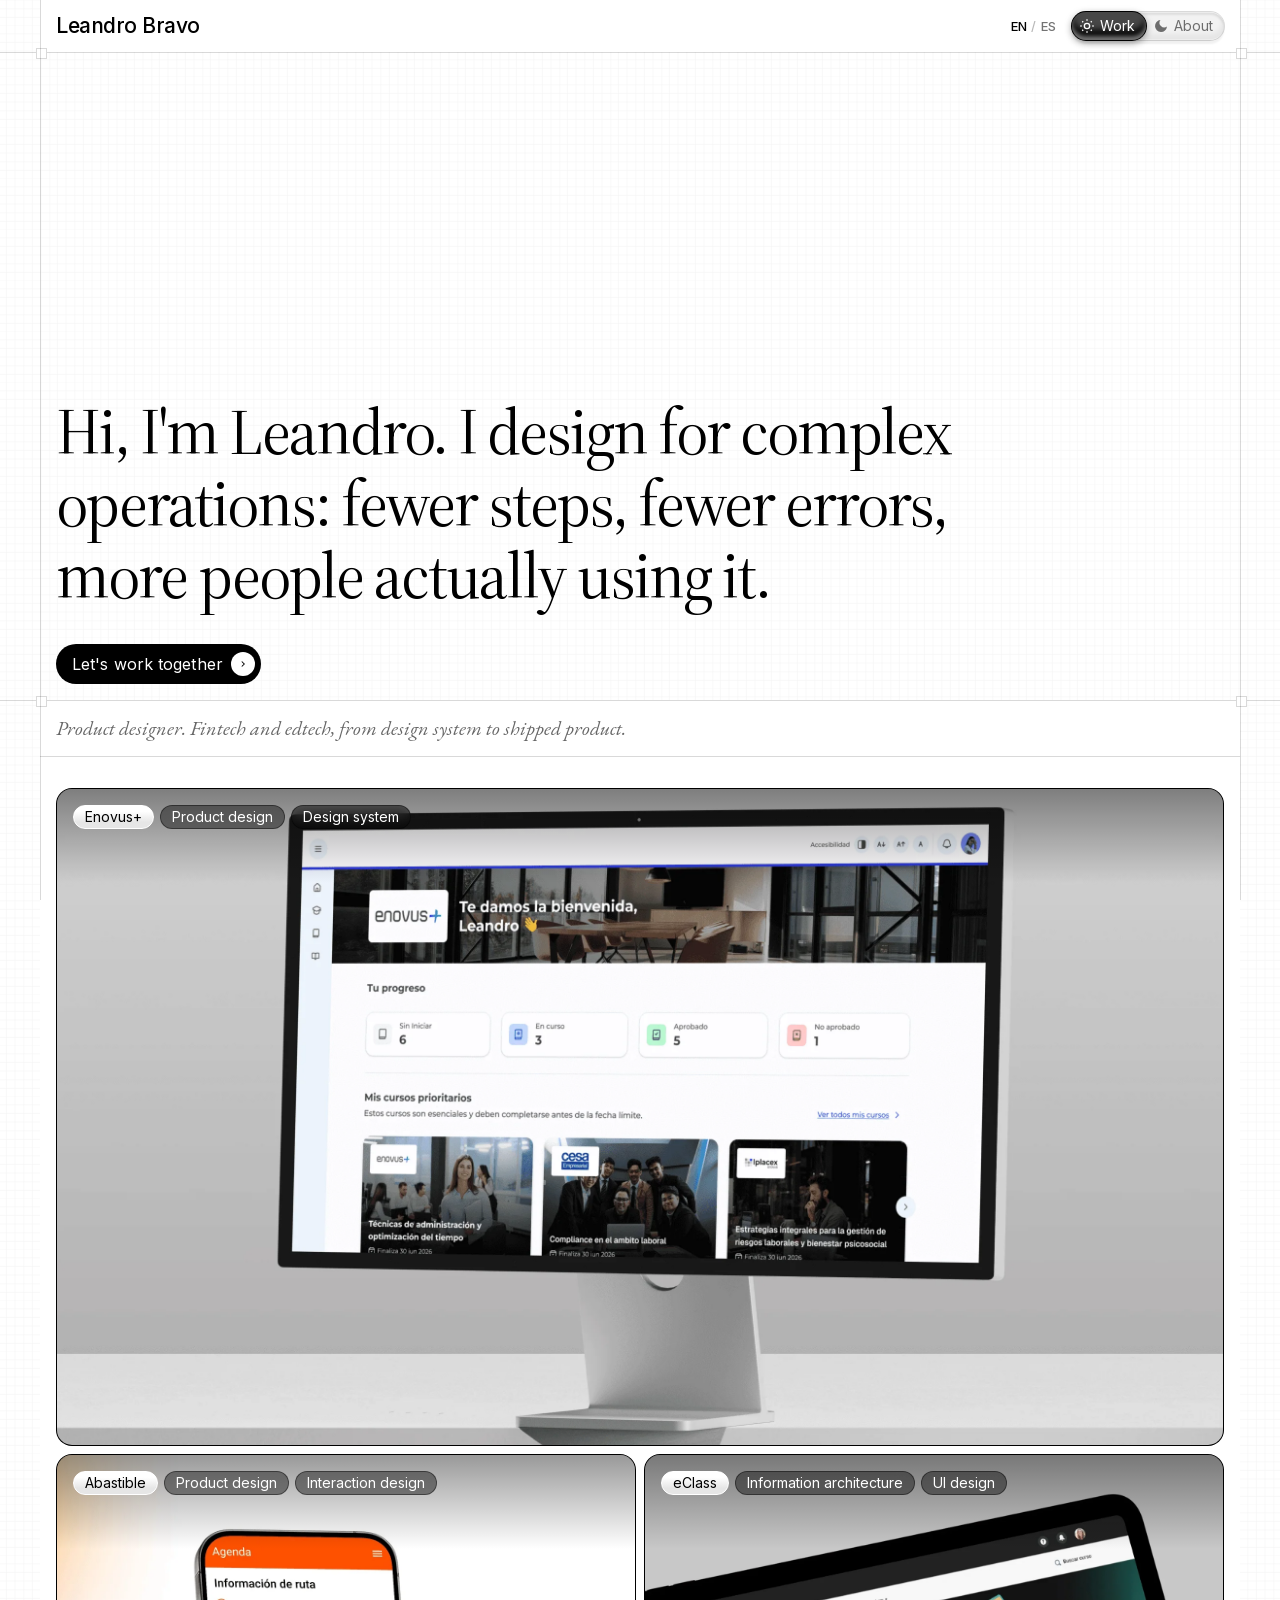
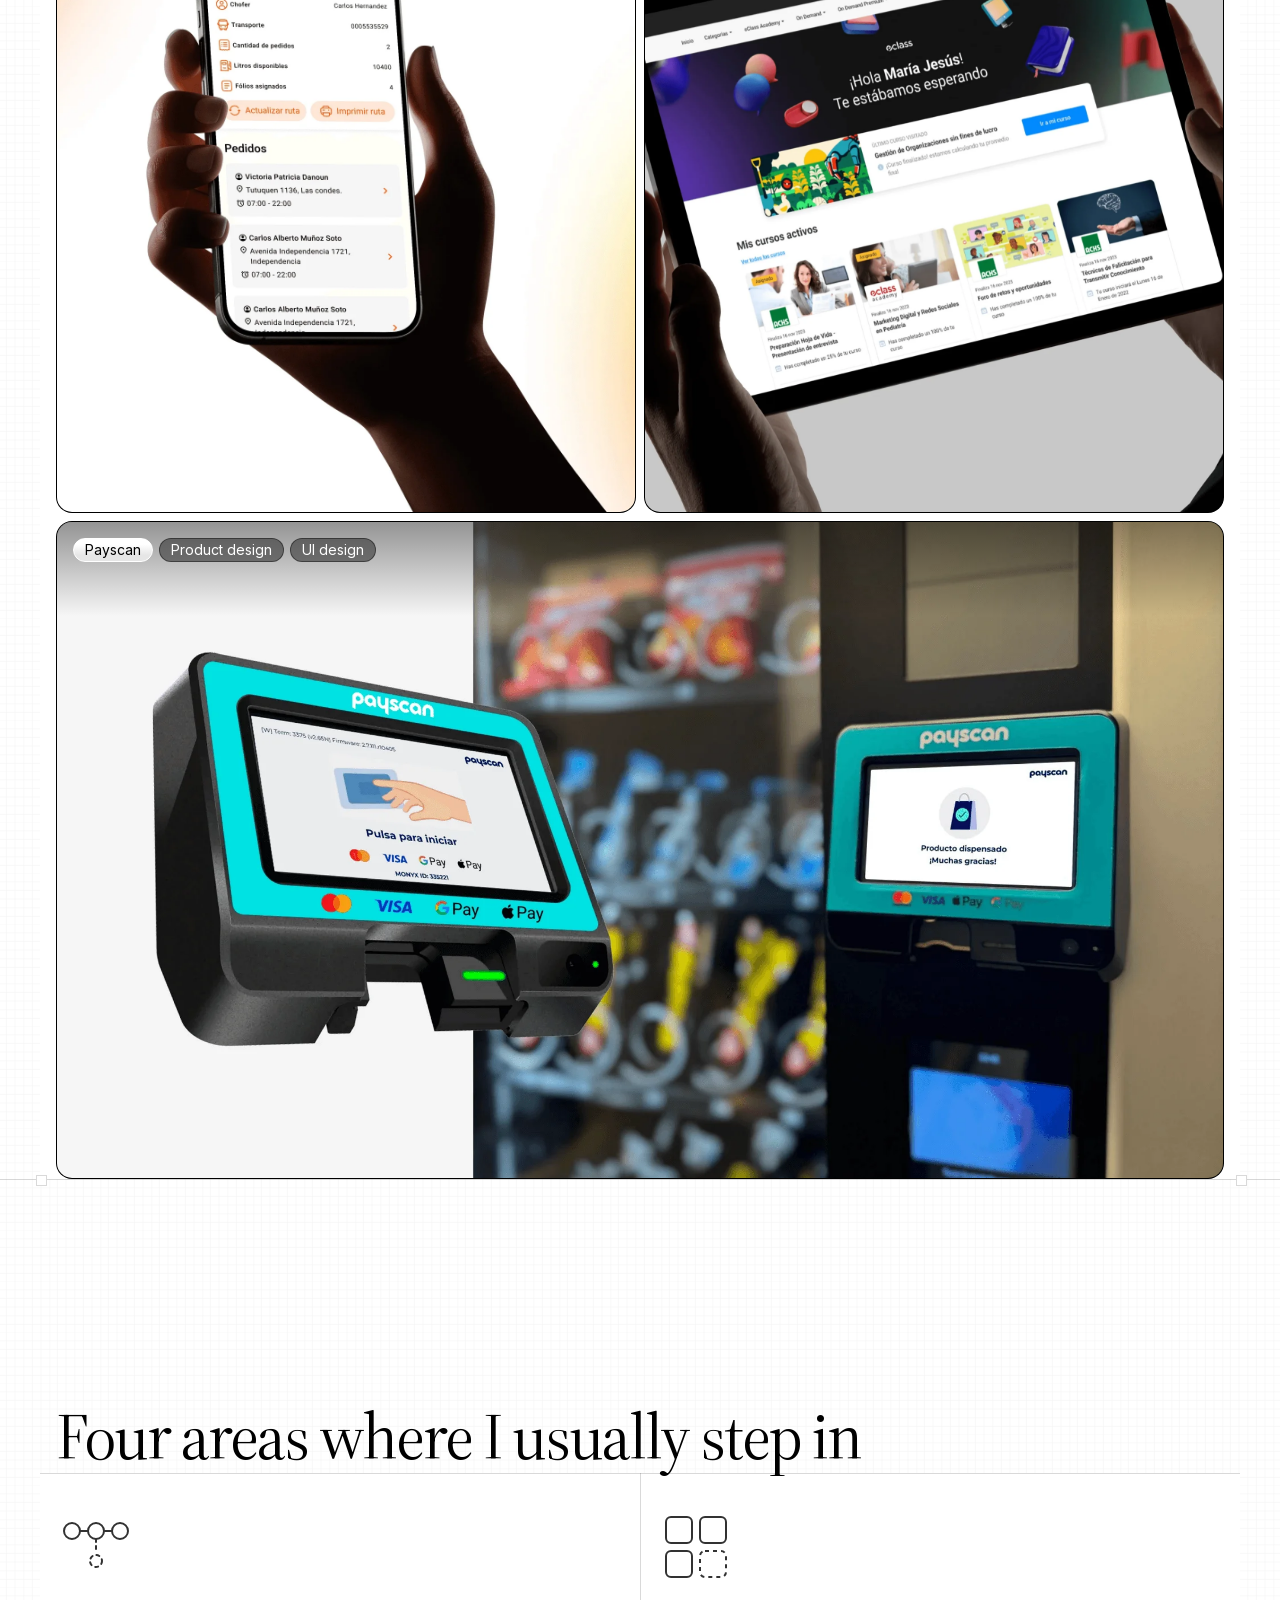
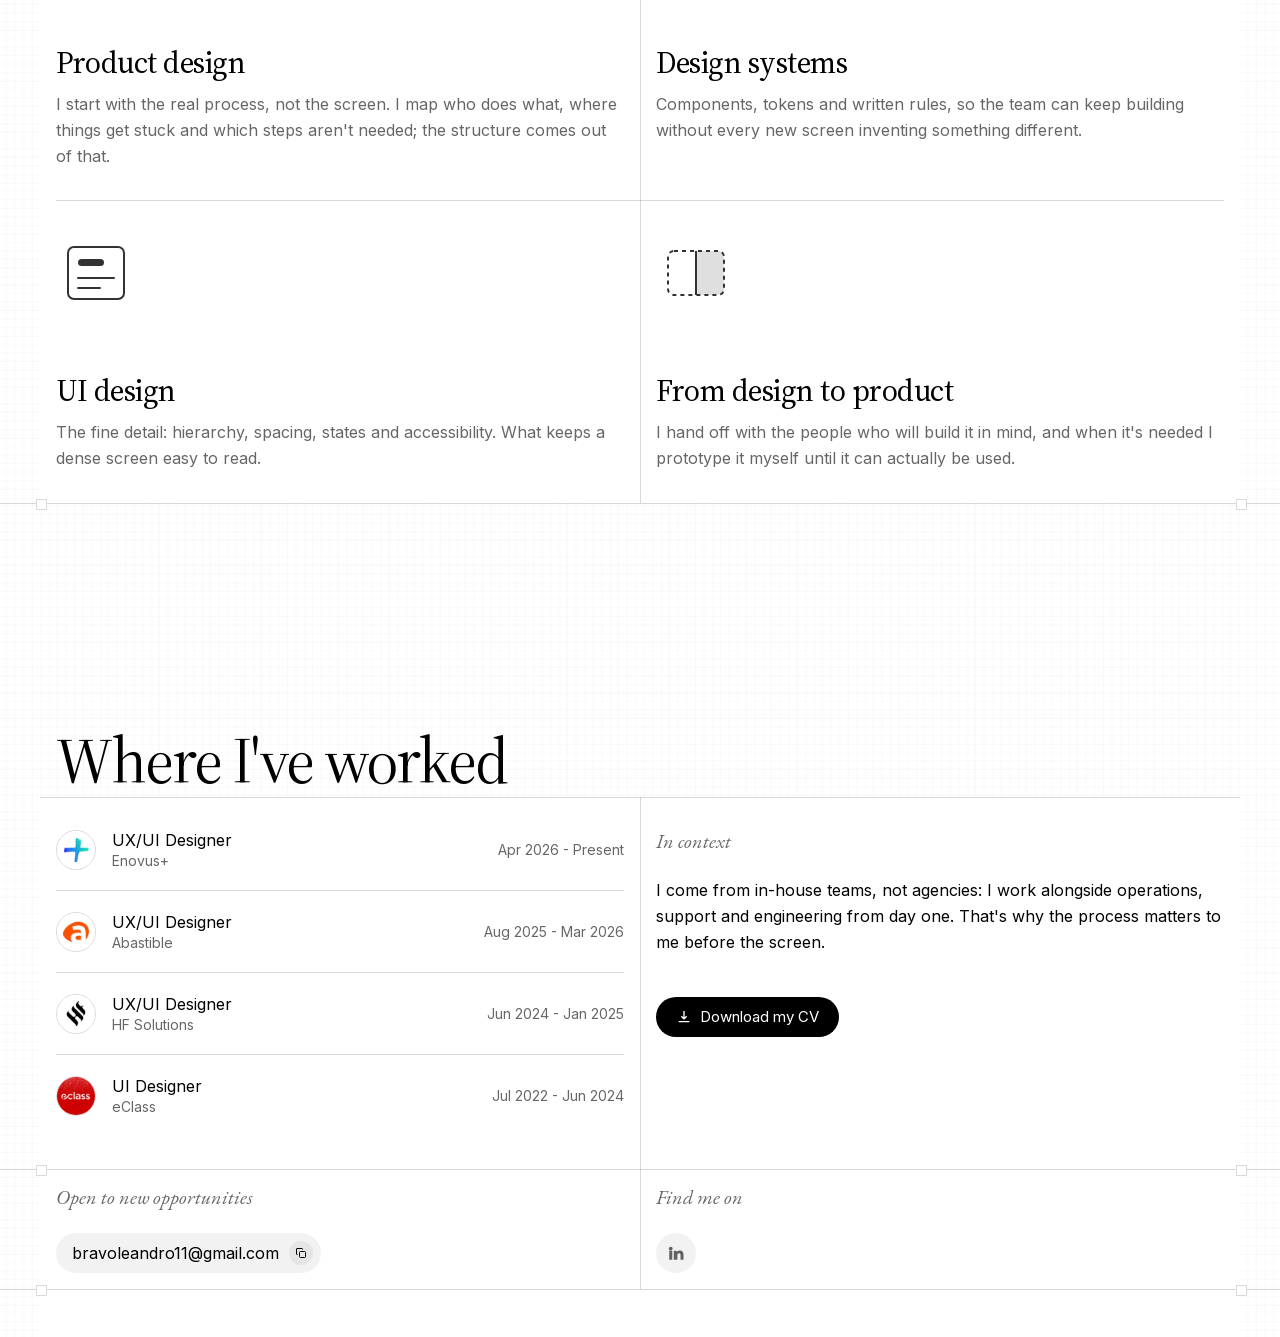
==== en/index.html @ fef757e6 "Añadir la versión en inglés en /en/ Seis páginas gemelas en /en/ con selector ES/EN en el header, hr" ====
<!DOCTYPE html>
<html lang="en">
<head>
<meta charset="UTF-8">
<meta name="viewport" content="width=device-width, initial-scale=1.0">
<title>Leandro Bravo | Product designer</title>
<link rel="stylesheet" href="../style.css">
<meta name="description" content="Product designer. I design for complex operations: fewer steps, fewer errors, more people actually using it. Case studies in corporate training, energy and payments.">
<link rel="icon" href="../favicon.svg" type="image/svg+xml">
<link rel="apple-touch-icon" href="../apple-touch-icon.png">
<link rel="canonical" href="https://leandrobravo.com/en/">
<!-- Las dos versiones de esta página. Le dice a Google cuál mostrar según el
     idioma de quien busca; `x-default` es la que ve el resto del mundo. -->
<link rel="alternate" hreflang="es" href="https://leandrobravo.com/">
<link rel="alternate" hreflang="en" href="https://leandrobravo.com/en/">
<link rel="alternate" hreflang="x-default" href="https://leandrobravo.com/en/">
<meta name="theme-color" content="#ffffff">
<!-- Las dos fuentes del primer pantallazo, pedidas ya: si no, el
     navegador no las descubre hasta haber leído style.css entero.
     `crossorigin` es obligatorio aunque sean del propio sitio: las
     fuentes siempre se piden en modo CORS y sin él se bajan dos veces. -->
<link rel="preload" href="../fonts/source-serif-4-normal.woff2" as="font" type="font/woff2" crossorigin>
<link rel="preload" href="../fonts/inter-normal.woff2" as="font" type="font/woff2" crossorigin>
<!-- Open Graph: la tarjeta que se ve al pegar el enlace en LinkedIn, WhatsApp
     o un correo. Las URLs tienen que ser absolutas y con el dominio real: es
     una exigencia del formato. Si algún día cambias de dominio, búscalo y
     reemplázalo en las 6 páginas, en sitemap.xml, en robots.txt y en CNAME. -->
<meta property="og:type" content="website">
<meta property="og:site_name" content="Leandro Bravo">
<meta property="og:locale" content="en_US">
<meta property="og:title" content="Leandro Bravo | Product designer">
<meta property="og:description" content="Product designer. I design for complex operations: fewer steps, fewer errors, more people actually using it. Case studies in corporate training, energy and payments.">
<meta property="og:url" content="https://leandrobravo.com/en/">
<meta property="og:image" content="https://leandrobravo.com/img/og-card-en.png">
<meta property="og:image:width" content="1200">
<meta property="og:image:height" content="630">
<meta property="og:image:alt" content="Leandro Bravo, product designer">
<meta name="twitter:card" content="summary_large_image">
<!-- Datos estructurados: le dice a Google y a los buscadores con IA quién
     eres, en un formato que entienden sin adivinar. No lleva el correo a
     propósito: ya está visible en el pie para quien lo necesite, y aquí sólo
     serviría para que lo recogieran los robots de spam más cómodamente. -->
<script type="application/ld+json">
{
  "@context": "https://schema.org",
  "@type": "Person",
  "@id": "https://leandrobravo.com/#leandro",
  "name": "Leandro Bravo",
  "givenName": "Leandro",
  "familyName": "Bravo",
  "url": "https://leandrobravo.com/",
  "image": "https://leandrobravo.com/img/leandro.webp",
  "jobTitle": "Product designer",
  "description": "Product designer. I design for complex operations: fewer steps, fewer errors, more people actually using it. Case studies in corporate training, energy and payments.",
  "worksFor": {
    "@type": "Organization",
    "name": "Enovus+"
  },
  "knowsAbout": [
    "Product design",
    "Design systems",
    "Information architecture",
    "UI design",
    "Accessibility"
  ],
  "sameAs": [
    "https://www.linkedin.com/in/leandro-bravo/"
  ]
}
</script>
</head>
<!-- VERSIÓN EN INGLÉS de ../index.html. Si cambias un texto allí, cámbialo
     también aquí (ver "La versión en inglés" en EDITAR.md). -->
<body class="theme-light">
<!-- ==========================================================================
     Guía de edición completa en EDITAR.md (misma carpeta).
     Los textos son texto plano: búscalos y reemplázalos.
     Las imágenes son la URL dentro de cada <img src="...">.
     ========================================================================== -->

<div class="guides" aria-hidden="true"></div>

<header class="site-header">
  <div class="container">
    <!-- NOMBRE / LOGO -->
    <a href="index.html" class="logo">Leandro<span class="logo-last"> Bravo</span></a>
    <!-- IDIOMA: lleva a esta misma página en el otro idioma -->
    <a class="lang-switch" href="../" hreflang="es" lang="es" aria-label="Leer esta página en español"><span class="lang-on">EN</span><span class="lang-sep">/</span><span>ES</span></a>
    <nav class="nav-toggle">
      <a href="index.html" class="active">
        <svg viewBox="0 0 24 24" fill="none" stroke="currentColor" stroke-width="2"><circle cx="12" cy="12" r="4"/><path d="M12 2v2M12 20v2M4.9 4.9l1.4 1.4M17.7 17.7l1.4 1.4M2 12h2M20 12h2M4.9 19.1l1.4-1.4M17.7 6.3l1.4-1.4"/></svg>
        Work
      </a>
      <a href="about.html">
        <svg viewBox="0 0 24 24" fill="currentColor"><path d="M21 12.79A9 9 0 1 1 11.21 3 7 7 0 0 0 21 12.79z"/></svg>
        About
      </a>
    </nav>
  </div>
  <!-- El filete inferior del header, con sus marcadores, va aquí dentro para
       que quede por encima de la caja blanca -->
  <div class="rule rule--header" aria-hidden="true"></div>
</header>

<main>

  <section class="hero">
    <div class="container hero-inner">
      <!-- TITULAR PRINCIPAL — calibrado para cortar en 3 líneas.
           Si cambias el largo, ajusta `.hero h1 { max-width }` en style.css -->
      <h1 data-reveal>Hi, I'm Leandro. I design for complex operations: fewer steps, fewer errors, more people actually using it.</h1>
      <a class="btn-pill" href="mailto:bravoleandro11@gmail.com">
        Let's work together
        <span class="arrow"><svg viewBox="0 0 24 24" fill="none" stroke="currentColor" stroke-width="2.5"><path d="M9 6l6 6-6 6"/></svg></span>
      </a>
    </div>
  </section>

  <div class="rule" aria-hidden="true"></div>

  <!-- Sección de casos: fondo blanco propio, la rejilla no se ve aquí dentro -->
  <div class="container bg-solid">
    <div class="hero-sub">
      <p class="eyebrow">Product designer. Fintech and edtech, from design system to shipped product.</p>
    </div>

    <!-- Filete bajo el subtítulo (ancho de contenedor, sin marcadores) -->
    <div class="rule rule--inset" aria-hidden="true"></div>

    <!-- ===== CASOS =====
         Cada <a class="work-card"> es una tarjeta.
           class="work-card"       -> ancho completo  (imagen 1168x658)
           class="work-card half"  -> media columna   (imagen 580x659)
         Para quitar un caso, borra su bloque <a>...</a> entero.
         La primera etiqueta (tag primary) es el nombre del cliente. -->
    <div class="works-grid">

      <a class="work-card" href="enovus.html">
        <div class="work-tags">
          <span class="tag primary">Enovus+</span>
          <span class="tag">Product design</span>
          <span class="tag">Design system</span>
        </div>
        <!-- Misma imagen que abre el caso. La tarjeta recorta al alto, y con el
             encuadre centrado (por defecto) el iMac entra entero. Si cambias la
             imagen y queda mal encuadrada, añade style="object-position: 50% N%"
             al <img>: 0% enseña el borde de arriba, 100% el de abajo. -->
        <img src="../img/enovus-portada.webp" alt="Enovus+ LMS" width="2400" height="1800">
      </a>

      <a class="work-card half" href="abastible.html">
        <div class="work-tags">
          <span class="tag primary">Abastible</span>
          <span class="tag">Product design</span>
          <span class="tag">Interaction design</span>
        </div>
        <img src="../img/abastible-portada.webp" alt="Abastible VGTR" width="2000" height="1468" loading="lazy" decoding="async">
      </a>

      <a class="work-card half" href="eclass.html">
        <div class="work-tags">
          <span class="tag primary">eClass</span>
          <span class="tag">Information architecture</span>
          <span class="tag">UI design</span>
        </div>
        <img src="../img/eclass-portada.webp" alt="eClass On Demand" width="2336" height="1726" loading="lazy" decoding="async">
      </a>

      <a class="work-card" href="payscan.html">
        <div class="work-tags">
          <span class="tag primary">Payscan</span>
          <span class="tag">Product design</span>
          <span class="tag">UI design</span>
        </div>
        <img src="../img/payscan-pos.webp" alt="Payscan" width="2048" height="1331" loading="lazy" decoding="async">
      </a>

    </div>
  </div>

  <!-- Cierre de la sección de casos -->
  <div class="rule" aria-hidden="true"></div>

  <!-- Servicios: el titular deja ver la rejilla y el bloque 2x2 la tapa.
       Por eso el fondo va dentro, no en la sección entera. -->
  <section class="section container">
    <h2 class="section-title" data-reveal>Four areas where I usually step in</h2>

    <div class="rule rule--inset" aria-hidden="true"></div>
    <div class="bg-solid-block">
    <!-- ===== SERVICIOS =====
         2 filas x 2 columnas. Iconos de 80x80.
         Si quitas un .service, quita también su pareja o quedará una fila coja. -->
    <div class="services">
      <div class="service-row">
        <div class="service">
          <!-- Flujo con una rama fuera del camino previsto -->
          <svg class="ico" viewBox="0 0 80 80" fill="none" stroke="currentColor" stroke-width="2" stroke-linecap="round" stroke-linejoin="round" aria-hidden="true">
            <circle cx="16" cy="26" r="8"/><circle cx="40" cy="26" r="8"/><circle cx="64" cy="26" r="8"/>
            <path d="M24 26h8M48 26h8"/>
            <path d="M40 34v14" stroke-dasharray="3 4"/>
            <circle cx="40" cy="56" r="6" stroke-dasharray="3 4"/>
          </svg>
          <h3>Product design</h3>
          <p>I start with the real process, not the screen. I map who does what, where things get stuck and which steps aren't needed; the structure comes out of that.</p>
        </div>
        <div class="service">
          <!-- Piezas modulares: la cuarta, discontinua, es la que aún no existe -->
          <svg class="ico" viewBox="0 0 80 80" fill="none" stroke="currentColor" stroke-width="2" stroke-linejoin="round" aria-hidden="true">
            <rect x="10" y="12" width="26" height="26" rx="5"/>
            <rect x="44" y="12" width="26" height="26" rx="5"/>
            <rect x="10" y="46" width="26" height="26" rx="5"/>
            <rect x="44" y="46" width="26" height="26" rx="5" stroke-dasharray="4 4"/>
          </svg>
          <h3>Design systems</h3>
          <p>Components, tokens and written rules, so the team can keep building without every new screen inventing something different.</p>
        </div>
      </div>
      <div class="service-row">
        <div class="service">
          <!-- Panel con jerarquía: título, contenido y un renglón más corto -->
          <svg class="ico" viewBox="0 0 80 80" fill="none" stroke="currentColor" stroke-width="2" stroke-linecap="round" stroke-linejoin="round" aria-hidden="true">
            <rect x="12" y="14" width="56" height="52" rx="6"/>
            <rect x="22" y="26" width="26" height="7" rx="3.5" fill="currentColor" stroke="none"/>
            <path d="M22 45h36M22 55h22"/>
          </svg>
          <h3>UI design</h3>
          <p>The fine detail: hierarchy, spacing, states and accessibility. What keeps a dense screen easy to read.</p>
        </div>
        <div class="service">
          <!-- Mitad en trazo (lo diseñado) que pasa a mitad sólida (lo construido) -->
          <svg class="ico" viewBox="0 0 80 80" fill="none" stroke="currentColor" stroke-width="2" stroke-linejoin="round" aria-hidden="true">
            <path d="M40 18h22a6 6 0 0 1 6 6v32a6 6 0 0 1-6 6H40z" fill="currentColor" stroke="none" opacity=".16"/>
            <rect x="12" y="18" width="56" height="44" rx="6" stroke-dasharray="4 4"/>
            <path d="M40 18v44"/>
          </svg>
          <h3>From design to product</h3>
          <p>I hand off with the people who will build it in mind, and when it's needed I prototype it myself until it can actually be used.</p>
        </div>
      </div>
    </div>

    </div><!-- /bg-solid-block -->
  </section>

  <!-- Cierre de la sección de servicios -->
  <div class="rule" aria-hidden="true"></div>

  <section class="section container">
    <h2 class="section-title section-title--sm" data-reveal>Where I've worked</h2>
    <!-- Filete bajo el titular (ancho de contenedor, sin marcadores) -->
    <div class="rule rule--inset" aria-hidden="true"></div>

    <!-- ===== HISTORIAL =====
         Dos columnas: historial a la izquierda, contexto y CV a la derecha.
         Cada fila: avatar 40x40 (logo de la empresa), cargo, empresa y fechas.
         Estas mismas cuatro filas están repetidas en about.html: si tocas una
         empresa, una fecha o un logo, cámbialo en los dos sitios. -->
    <div class="bg-solid-block">
      <div class="split split--history">
        <div>
          <div class="timeline">
            <div class="timeline-row">
              <img class="avatar" src="../img/enovus.webp" alt="" width="400" height="400" loading="lazy" decoding="async">
              <div><div class="role">UX/UI Designer</div><div class="company">Enovus+</div></div>
              <div class="date">Apr 2026 - Present</div>
            </div>
            <div class="timeline-row">
              <img class="avatar" src="../img/abastible.webp" alt="" width="400" height="400" loading="lazy" decoding="async">
              <div><div class="role">UX/UI Designer</div><div class="company">Abastible</div></div>
              <div class="date">Aug 2025 - Mar 2026</div>
            </div>
            <div class="timeline-row">
              <img class="avatar" src="../img/hf-solutions.webp" alt="" width="400" height="400" loading="lazy" decoding="async">
              <div><div class="role">UX/UI Designer</div><div class="company">HF Solutions</div></div>
              <div class="date">Jun 2024 - Jan 2025</div>
            </div>
            <div class="timeline-row">
              <img class="avatar" src="../img/eclass.webp" alt="" width="200" height="200" loading="lazy" decoding="async">
              <div><div class="role">UI Designer</div><div class="company">eClass</div></div>
              <div class="date">Jul 2022 - Jun 2024</div>
            </div>
          </div>
        </div>

        <div>
          <p class="eyebrow">In context</p>
          <p>I come from in-house teams, not agencies: I work alongside operations, support and engineering from day one. That's why the process matters to me before the screen.</p>
          <!-- Mismo PDF que en Sobre mí. Si lo actualizas, sustituye el archivo
               conservando el nombre y los dos botones siguen funcionando.
               `download` decide con qué nombre se guarda al descargarlo. -->
          <a class="cv-btn" href="../cv-leandro-bravo.pdf" download="Leandro Bravo CV - Product Designer.pdf">
            <svg viewBox="0 0 24 24" fill="none" stroke="currentColor" stroke-width="2"><path d="M12 3v12m0 0l-4-4m4 4l4-4M4 19h16"/></svg>
            Download my CV
          </a>
        </div>
      </div>
    </div>
  </section>


  </div>

  <!-- Arranque del footer -->
  <div class="rule" aria-hidden="true"></div>

  <div class="container">
    <!-- ===== FOOTER =====
         El correo va en dos sitios: el texto visible y el data-email
         (lo que se copia al pulsar). Cambia los dos.
         Los enlaces de redes están en href="#": ponles tus URLs. -->
    <footer class="site-footer bg-solid-block">
      <div class="footer-col">
        <p class="eyebrow">Open to new opportunities</p>
        <button class="email-pill" id="copyEmailBtn" data-email="bravoleandro11@gmail.com">
          <span class="email-label">bravoleandro11@gmail.com</span>
          <span class="copy-icon"><svg viewBox="0 0 24 24" fill="none" stroke="currentColor" stroke-width="2"><rect x="9" y="9" width="12" height="12" rx="2"/><path d="M5 15H4a1 1 0 0 1-1-1V4a1 1 0 0 1 1-1h10a1 1 0 0 1 1 1v1"/></svg></span>
        </button>
      </div>
      <div class="footer-col">
        <p class="eyebrow">Find me on</p>
        <div class="social-row">
          <a class="icon-circle" href="https://www.linkedin.com/in/leandro-bravo/" target="_blank" rel="noopener" aria-label="LinkedIn"><svg viewBox="0 0 24 24" fill="currentColor"><path d="M4.98 3.5a2.5 2.5 0 1 1 0 5 2.5 2.5 0 0 1 0-5zM3 9h4v12H3zM9 9h3.8v1.7h.05c.53-1 1.83-2.05 3.77-2.05C20.9 8.65 22 11 22 14.4V21h-4v-5.7c0-1.36-.02-3.1-1.9-3.1-1.9 0-2.2 1.48-2.2 3v5.8H9z"/></svg></a>
        </div>
      </div>
    </footer>
  </div>

  <!-- Filete interno del footer (a sangre, con marcadores) -->
  <div class="rule" aria-hidden="true"></div>

  <div class="container">
    <div class="footer-tail bg-solid-block"></div>
  </div>

</main>

<script src="../script.js"></script>
</body>
</html>
---- style.css ----
/* ==========================================================================
   Portfolio de Leandro Bravo — leandrobravo.com

   La estructura visual nació como réplica de danielsun.space y de ahí salen
   las medidas de abajo, pero el contenido, los casos y las decisiones de
   diseño posteriores son de Leandro.

   Medidas tomadas del sitio de referencia a viewport 1920 (computed styles):
     contenedor 1200px con 16px de padding  -> contenido 1168px
     rejilla de fondo 25.5px, guías verticales en el borde del contenedor
     hero 700px de alto, contenido anclado abajo (h1 en y=390, botón hasta 684)
     grilla de casos: gap 8px | columnas de texto: gap 32px
   "LT Superior Serif" es de pago (Lineto): se sustituye por Source Serif 4.
   ========================================================================== */

/* Tipografías servidas desde el propio sitio -------------------------------

   Antes esto era un @import a fonts.googleapis.com. Se cambió por dos motivos:
   cada visitante abría una conexión con Google y le entregaba su IP, y además
   el navegador no descubría las fuentes hasta haber leído este archivo entero,
   lo que encadenaba cuatro viajes antes de que el texto saliera bien.

   Varios bloques apuntan al mismo archivo a propósito: Google sirve fuentes
   variables, y un solo woff2 cubre todos los pesos de la familia.

   Solo va el subconjunto latin, que es lo que necesita el español. Las tres
   familias son de licencia abierta (SIL Open Font License), que permite
   alojarlas así. Para actualizarlas, se vuelven a bajar de Google Fonts.
   -------------------------------------------------------------------------- */

@font-face {
  font-family: 'EB Garamond';
  font-style: italic;
  font-weight: 400;
  font-display: swap;
  src: url(fonts/eb-garamond-italic.woff2) format('woff2');
  unicode-range: U+0000-00FF, U+0131, U+0152-0153, U+02BB-02BC, U+02C6, U+02DA, U+02DC, U+0304, U+0308, U+0329, U+2000-206F, U+20AC, U+2122, U+2191, U+2193, U+2212, U+2215, U+FEFF, U+FFFD;
}
@font-face {
  font-family: 'EB Garamond';
  font-style: normal;
  font-weight: 400;
  font-display: swap;
  src: url(fonts/eb-garamond-normal.woff2) format('woff2');
  unicode-range: U+0000-00FF, U+0131, U+0152-0153, U+02BB-02BC, U+02C6, U+02DA, U+02DC, U+0304, U+0308, U+0329, U+2000-206F, U+20AC, U+2122, U+2191, U+2193, U+2212, U+2215, U+FEFF, U+FFFD;
}
@font-face {
  font-family: 'Inter';
  font-style: italic;
  font-weight: 400;
  font-display: swap;
  src: url(fonts/inter-italic.woff2) format('woff2');
  unicode-range: U+0000-00FF, U+0131, U+0152-0153, U+02BB-02BC, U+02C6, U+02DA, U+02DC, U+0304, U+0308, U+0329, U+2000-206F, U+20AC, U+2122, U+2191, U+2193, U+2212, U+2215, U+FEFF, U+FFFD;
}
@font-face {
  font-family: 'Inter';
  font-style: normal;
  font-weight: 400;
  font-display: swap;
  src: url(fonts/inter-normal.woff2) format('woff2');
  unicode-range: U+0000-00FF, U+0131, U+0152-0153, U+02BB-02BC, U+02C6, U+02DA, U+02DC, U+0304, U+0308, U+0329, U+2000-206F, U+20AC, U+2122, U+2191, U+2193, U+2212, U+2215, U+FEFF, U+FFFD;
}
@font-face {
  font-family: 'Inter';
  font-style: normal;
  font-weight: 500;
  font-display: swap;
  src: url(fonts/inter-normal.woff2) format('woff2');
  unicode-range: U+0000-00FF, U+0131, U+0152-0153, U+02BB-02BC, U+02C6, U+02DA, U+02DC, U+0304, U+0308, U+0329, U+2000-206F, U+20AC, U+2122, U+2191, U+2193, U+2212, U+2215, U+FEFF, U+FFFD;
}
@font-face {
  font-family: 'Inter';
  font-style: normal;
  font-weight: 600;
  font-display: swap;
  src: url(fonts/inter-normal.woff2) format('woff2');
  unicode-range: U+0000-00FF, U+0131, U+0152-0153, U+02BB-02BC, U+02C6, U+02DA, U+02DC, U+0304, U+0308, U+0329, U+2000-206F, U+20AC, U+2122, U+2191, U+2193, U+2212, U+2215, U+FEFF, U+FFFD;
}
@font-face {
  font-family: 'Source Serif 4';
  font-style: normal;
  font-weight: 400;
  font-display: swap;
  src: url(fonts/source-serif-4-normal.woff2) format('woff2');
  unicode-range: U+0000-00FF, U+0131, U+0152-0153, U+02BB-02BC, U+02C6, U+02DA, U+02DC, U+0304, U+0308, U+0329, U+2000-206F, U+20AC, U+2122, U+2191, U+2193, U+2212, U+2215, U+FEFF, U+FFFD;
}
@font-face {
  font-family: 'Source Serif 4';
  font-style: normal;
  font-weight: 500;
  font-display: swap;
  src: url(fonts/source-serif-4-normal.woff2) format('woff2');
  unicode-range: U+0000-00FF, U+0131, U+0152-0153, U+02BB-02BC, U+02C6, U+02DA, U+02DC, U+0304, U+0308, U+0329, U+2000-206F, U+20AC, U+2122, U+2191, U+2193, U+2212, U+2215, U+FEFF, U+FFFD;
}

:root {
  --serif: "Source Serif 4", Georgia, serif;
  --sans: "Inter", -apple-system, BlinkMacSystemFont, sans-serif;
  --garamond: "EB Garamond", Georgia, serif;

  --outer: 1200px;   /* caja del contenedor, donde caen las guías */
  --pad: 16px;       /* padding interno -> contenido 1168px */
  --half: 600px;     /* --outer / 2, para posicionar guías */

  --card-gap: 8px;
  --col-gap: 32px;

  --radius-card: 16px;
  --radius-pill: 32px;
  --header-h: 52px;
  --hero-h: 700px;

  --ease: cubic-bezier(.16,.8,.24,1);
}

body.theme-light {
  --bg: #ffffff;
  --fg: #000000;
  --muted: rgba(0,0,0,.6);
  --line: rgba(0,0,0,.15);
  --grid-tile: url("data:image/svg+xml,%3Csvg xmlns='http://www.w3.org/2000/svg' width='127' height='127' fill='none'%3E%3Cpath stroke='%23000' stroke-width='2' d='M43 1v125M85 1v125M1 43h125M1 85h125M0 0h127v127H0z'/%3E%3C/svg%3E");
  --grid-opacity: .06;
  --track: rgba(0,0,0,.05);
  --chip-bg: rgba(0,0,0,.06);
  /* Conmutador: valores medidos del original. Las sombras en capas son lo que
     le da cuerpo; con un color plano se ve como una etiqueta pegada. */
  --toggle-track-shadow:
    rgba(255,255,255,.85) 0 1.5px .5px -1px inset,
    rgba(255,255,255,.5) 0 -1.5px .5px -1px inset,
    rgba(0,0,0,.05) 0 -4px 5px 2px inset,
    rgba(0,0,0,.08) 0 3px 2px 0 inset,
    rgba(0,0,0,.15) 0 0 0 1px,
    rgba(0,0,0,.06) 0 4px 2px 0;
  --knob-bg: rgb(71,71,71);
  --knob-shadow:
    rgb(0,0,0) 0 0 0 1px,
    rgba(0,0,0,.4) 0 2px 8px -1px,
    rgba(0,0,0,.2) 0 3px 8px -1px,
    rgba(255,255,255,.45) 0 -4px 4px 0 inset,
    rgb(0,0,0) 0 -10px 6px 0 inset;
  --knob-fg: #ffffff;
  --nav-idle: rgba(0,0,0,.55);
  --btn-bg: #f0f0f0;
  --btn-bg-hover: #e6e6e6;
  /* Botón sólido: el color va al revés que la página (negro sobre claro).
     El fondo y el texto salen de --fg y --bg, así que se dan vuelta solos en la
     página oscura; aquí sólo hace falta decir a dónde va el hover. */
  --btn-solid-hover: #2b2b2b;
  /* .42 y no .3: las etiquetas van en blanco sobre capturas claras y con el
     velo anterior el contraste quedaba en 3,9:1 sobre la de Abastible y 4,2:1
     sobre la de Payscan, por debajo del 4,5:1 que pide WCAG AA. */
  --tag-bg: rgba(0,0,0,.42);
  --tag-fg: #ffffff;
  --icon-bg: rgba(0,0,0,.05);
  --icon-hover: rgba(0,0,0,.1);
}

body.theme-dark {
  --bg: #000000;
  --fg: #ffffff;
  --muted: rgba(255,255,255,.65);
  --line: rgba(255,255,255,.2);
  --grid-tile: url("data:image/svg+xml,%3Csvg xmlns='http://www.w3.org/2000/svg' width='127' height='127' fill='none'%3E%3Cpath stroke='%23fff' stroke-width='2' d='M43 1v125M85 1v125M1 43h125M1 85h125M0 0h127v127H0z'/%3E%3C/svg%3E");
  --grid-opacity: .12;
  --track: rgba(255,255,255,.1);
  --chip-bg: rgba(255,255,255,.1);
  --toggle-track-shadow:
    rgba(255,255,255,.5) 0 1.5px .5px -1px inset,
    rgba(255,255,255,.3) 0 -1.5px .5px -1px inset,
    rgba(255,255,255,.08) 0 -4px 8px 2px inset,
    rgba(255,255,255,.08) 0 3px 1px 0 inset,
    rgba(0,0,0,.5) 0 0 0 1px,
    rgba(255,255,255,.1) 0 4px 2px 0;
  --knob-bg: rgb(255,255,255);
  --knob-shadow:
    rgb(255,255,255) 0 0 0 1px inset,
    rgba(255,255,255,.2) 0 2px 10px -1px,
    rgba(255,255,255,.3) 0 3px 10px -1px,
    rgba(255,255,255,.7) 0 -4px 3px 0 inset,
    rgba(0,0,0,.3) 0 -10px 6px 0 inset;
  --knob-fg: #000000;
  --nav-idle: rgba(255,255,255,.5);
  /* Sólidos, no translúcidos: el botón del hero cae sobre la rejilla y con
     alfa se le transparentaba el cuadriculado por debajo. Son exactamente el
     color que daban antes al componerse sobre negro (10% y 16% de blanco),
     así que el tono no cambia; sólo deja de verse lo de detrás. */
  --btn-bg: #1a1a1a;
  --btn-bg-hover: #292929;
  /* Aquí el botón sólido queda blanco sobre negro, y el hover se va a gris. */
  --btn-solid-hover: #d9d9d9;
  --tag-bg: rgba(255,255,255,.18);
  --tag-fg: #ffffff;
  --icon-bg: rgba(255,255,255,.08);
  --icon-hover: rgba(255,255,255,.16);
}

* { box-sizing: border-box; }
html { scroll-behavior: smooth; }

/* Le dice al navegador de qué color es la página, para que pinte con ese tono
   la barra de desplazamiento. Sin esto, en Sobre mí salía una barra clara
   pegada a una página negra. El tema va en una clase del <body>, así que hay
   que mirarlo desde la raíz. */
:root:has(body.theme-dark) { color-scheme: dark; }
:root:has(body.theme-light) { color-scheme: light; }

/* Foco de teclado --------------------------------------------------------- */

/* Quien navega con el tabulador necesita ver dónde está. El anillo sale del
   color del texto, así que se pinta negro en las páginas claras y blanco en la
   oscura sin escribir dos reglas; el `offset` lo saca fuera del elemento, que
   es lo que lo hace visible también sobre los botones sólidos.
   `:focus-visible` y no `:focus`: el anillo aparece con el teclado, no al
   hacer clic con el ratón. */
a:focus-visible,
button:focus-visible {
  outline: 2px solid var(--fg);
  outline-offset: 3px;
}
/* Las tarjetas de caso son grandes y llevan esquinas redondeadas: un poco más
   de aire para que el anillo no parezca pegado a la imagen. */
.work-card:focus-visible { outline-offset: 5px; }

/* Rejilla de fondo: mismo mosaico que el original — SVG de 127px con trazos
   de 2px, dibujado a 25.5px. Al reducirse, los trazos quedan en ~0.4px y el
   navegador los suaviza: de ahí el gris tan tenue. Reproducirlo con líneas
   de 1px lo haría mucho más marcado. */
body {
  margin: 0;
  position: relative;
  background-color: var(--bg);
  color: var(--fg);
  font-family: var(--sans);
  font-size: 16px;
  line-height: 26px;
  -webkit-font-smoothing: antialiased;
  overflow-x: hidden;
}

/* Capa de la rejilla: es una capa aparte porque el original le aplica una
   opacidad global (6% en claro, 12% en oscuro) sobre trazos negros puros.
   Bajarle la opacidad al trazo en vez de a la capa no da el mismo gris en
   los cruces, donde las líneas se superponen. */
body::before {
  content: "";
  position: absolute;
  /* Cubre toda la página. Donde no se ve es porque la sección de encima
     tiene fondo propio (.bg-solid) o porque el header la tapa. */
  inset: 0;
  z-index: 0;
  pointer-events: none;
  opacity: var(--grid-opacity);
  background-image: var(--grid-tile);
  background-size: 25.5px auto;
  background-position: center top;
  background-repeat: repeat;
}

main { position: relative; z-index: 1; }

/* Secciones que tapan la rejilla dentro de la columna de contenido.
   En el original sólo la llevan los bloques densos (casos y servicios en
   Works; biografía + historial en Story). El hero, la galería y el footer la
   dejan ver. En los márgenes de fuera del contenedor siempre se ve. */
.bg-solid { background: var(--bg); padding-bottom: var(--pad); }

/* Igual que .bg-solid pero para un bloque que vive dentro de un .container:
   se estira hasta el borde del contenedor (donde caen las guías) sin mover
   el contenido. Lo usan los bloques que no arrancan al inicio de su sección,
   como la grilla de servicios (el titular de arriba sí deja ver la rejilla). */
.bg-solid-block {
  background: var(--bg);
  margin-inline: calc(var(--pad) * -1);
  padding-inline: var(--pad);
}

img { max-width: 100%; display: block; }
a { color: inherit; text-decoration: none; }

/* Ancho: hasta 1200px, pero dejando siempre 16px de calle a cada lado cuando
   la ventana es más estrecha (así lo hace el original). Sin esto la caja se
   pegaba a los bordes y las guías se salían de pantalla. */
.container {
  width: calc(100% - var(--pad) * 2);
  max-width: var(--outer);
  margin: 0 auto;
  padding: 0 var(--pad);
}

/* Guías verticales fijas en los bordes del contenedor -------------------- */

/* Un único par de líneas continuas de arriba abajo, por encima de todo
   (incluido el header). Dibujarlas en dos capas distintas —bordes dentro del
   header y overlay fuera— hacía que cada lado cayera en una posición
   fraccionaria distinta y se vieran diferentes. */
.guides {
  position: fixed;
  inset: 0;
  pointer-events: none;
  z-index: 60;
}
.guides::before,
.guides::after {
  content: "";
  position: absolute;
  top: 0; bottom: 0;
  width: 1px;
  background: var(--line);
}
/* Atadas al borde real del contenedor: en ventanas de menos de 1232px se
   quedan en la calle de 16px en vez de irse fuera de pantalla. */
.guides::before { left: max(var(--pad), calc(50% - var(--half))); }
.guides::after  { left: min(calc(100% - var(--pad)), calc(50% + var(--half))); }

/* Línea horizontal a sangre + marcadores cuadrados en las intersecciones -- */

.rule {
  position: relative;
  /* Por encima de los fondos de sección: si no, el bloque blanco que viene
     después en el HTML tapa la mitad inferior de los marcadores. */
  z-index: 2;
  height: 1px;
  /* No debe ocupar altura: en el original son bordes, no bloques. Sin esto
     cada filete empuja 1px y el error se acumula por toda la página. */
  margin-bottom: -1px;
  background: var(--line);
  width: 100vw;
  left: 50%;
  transform: translateX(-50%);
}
/* Marcadores: 9x9 centrados en el cruce con las guías (medido del original) */
.rule::before,
.rule::after {
  content: "";
  position: absolute;
  top: -4px;
  width: 9px; height: 9px;
  border: 1px solid var(--line);
  background: var(--bg);
}
/* Centrados sobre las guías, siguiéndolas también cuando se estrechan */
.rule::before { left: max(calc(var(--pad) - 4px), calc(50% - var(--half) - 4px)); }
.rule::after  { left: min(calc(100% - var(--pad) - 5px), calc(50% + var(--half) - 4px)); }

/* Variante interna: sólo el ancho del contenedor y SIN marcadores.
   La usan los filetes que separan bloques dentro de una misma sección. */
.rule--inset {
  width: auto;
  left: auto;
  transform: none;
  margin-inline: calc(var(--pad) * -1);
}
.rule--inset::before,
.rule--inset::after { display: none; }

/* El filete del header va DENTRO del header, no en el hero: así se pinta en
   la misma capa que la caja blanca y los marcadores de las esquinas quedan
   enteros encima, no medio tapados. */
.rule--header { position: absolute; bottom: 0; left: 50%; }

/* Header ----------------------------------------------------------------- */

.site-header {
  position: fixed;
  top: 0; left: 0; right: 0;
  z-index: 50;
  height: var(--header-h);
  display: flex;
  /* stretch, no center: la caja interna debe ocupar los 52px completos.
     Con center sólo medía lo alto del contenido y el blanco quedaba corto. */
  align-items: stretch;
}
/* El fondo opaco va sólo en la columna de contenido, no a ancho completo:
   en los laterales del header la rejilla se sigue viendo.
   Los bordes izq/der son los que continúan las guías dentro de la banda del
   header (el header se pinta encima, así que sin ellos las guías se cortan). */
.site-header .container { background: var(--bg); }
.site-header .container {
  display: flex;
  align-items: center;
  justify-content: space-between;
}

/* El texto mide 20px de alto y WCAG 2.2 pide 24 como mínimo para algo que se
   pulsa. Se gana con relleno vertical, que agranda la zona sensible sin mover
   nada de sitio: `inline-flex` para que el relleno cuente, y el margen
   negativo para que el enlace siga alineado con la pastilla de al lado. */
.logo {
  display: inline-flex;
  align-items: center;
  padding: 4px 0;
  margin: -4px 0;
  font-size: 21px; line-height: 20px; letter-spacing: -.5px; font-weight: 500;
}
/* El espacio entre nombre y apellido va dentro del span, y al ser .logo un
   contenedor flex se colapsaba: se leía "LeandroBravo". */
.logo-last { white-space: pre; }

/* Selector de idioma: un solo enlace "ES / EN" que lleva a la misma página en
   el otro idioma. El idioma actual va en el color del texto y el otro apagado,
   igual que la pestaña activa de la pastilla. `margin-left: auto` lo pega a la
   pastilla: sin él, el `space-between` del header lo dejaría flotando en el
   centro. El relleno vertical es por lo mismo que en el logo: llegar a 24px. */
.lang-switch {
  display: inline-flex;
  align-items: center;
  gap: 4px;
  margin: -4px 12px -4px auto;
  padding: 4px;
  font-size: 13px; line-height: 20px; letter-spacing: .2px; font-weight: 500;
  color: var(--nav-idle);
  transition: color .25s var(--ease);
}
.lang-switch .lang-on { color: var(--fg); }
.lang-switch .lang-sep { opacity: .5; }
.lang-switch:hover { color: var(--fg); }

/* Medidas del original: pista de 28px sin padding, y cada enlace ocupa el alto
   completo con padding asimétrico (menos por el lado del icono). */
.nav-toggle {
  display: flex;
  align-items: center;
  height: 28px;
  background: var(--track);
  border-radius: var(--radius-pill);
  box-shadow: var(--toggle-track-shadow);
}
.nav-toggle a {
  /* z-index 0 crea contexto de apilamiento: sin esto el botón activo se pinta
     por detrás del fondo de la pista y sale apagado. */
  position: relative;
  z-index: 0;
  display: flex;
  align-items: center;
  gap: 5px;
  height: 28px;
  padding: 7px 11px 7px 7px;
  font-size: 14px;
  line-height: 20px;
  border-radius: 24px;
  color: var(--nav-idle);
  transition: color .25s var(--ease);
}
.nav-toggle a.active { color: var(--knob-fg); }
.nav-toggle a.active::before {
  content: "";
  position: absolute;
  inset: 0;
  background: var(--knob-bg);
  border-radius: 24px;
  box-shadow: var(--knob-shadow);
  z-index: -1;
}
.nav-toggle svg { width: 16px; height: 16px; flex: none; }

/* Hero ------------------------------------------------------------------- */

/* Geometría del hero, igual que el original: alto 60vh con un mínimo de 700px,
   y el contenido anclado abajo con 340px de reserva arriba. */
.hero {
  position: relative;
  height: 60vh;
  min-height: var(--hero-h);
  display: flex;
  place-content: center;
  align-items: center;
  padding: 0 var(--pad);
  overflow: hidden;
}
.hero-inner {
  position: relative;
  z-index: 2;
  width: 100%;
  max-width: var(--outer);
  height: 100%;
  padding: 340px var(--pad) var(--pad);
  display: flex;
  flex-direction: column;
  justify-content: flex-end;
  align-items: flex-start;
  gap: 32px;
}
.hero-inner .btn-pill { margin-top: 0; }

/* Tipografía ------------------------------------------------------------- */

h1, h2 {
  font-family: var(--serif);
  font-weight: 400;
  font-size: 64px;
  line-height: 72px;
  letter-spacing: -2px;
  margin: 0;
  padding-top: 6px;
}
/* Anchos calibrados para que el texto corte en las mismas palabras que el
   original. El sitio real usa 950/800px con "LT Superior Serif"; la fuente
   sustituta es más estrecha, así que estas medidas son su equivalente. */
/* Anchos calibrados POR TEXTO: cada titular corta bien a una medida distinta.
   Si cambias el texto, hay que volver a ajustarlos o el reparto de líneas se
   descuadra (y puede quedar una palabra suelta en la última línea). */
.hero h1 { max-width: 980px; }         /* Works */
.hero h1.story { max-width: 940px; }   /* Story */
.section-title { max-width: 840px; }
.section-title--sm { max-width: 500px; }
.section-title--xs { max-width: 320px; }

/* Versión en inglés (/en/): mismas clases, otro texto. Los demás titulares
   cortan bien con las medidas de arriba; el de About dejaba "documented."
   sola en una cuarta línea. Vale la misma advertencia: si cambias un titular
   en inglés, revisa cómo corta y añade aquí su medida si hace falta. */
html[lang="en"] .hero h1.story { max-width: 1000px; }

.eyebrow {
  font-family: var(--garamond);
  font-style: italic;
  font-size: 20px;
  line-height: 24px;
  color: var(--muted);
  margin: 0;
}

/* Botón pastilla --------------------------------------------------------- */

.btn-pill {
  display: inline-flex;
  align-items: center;
  gap: 8px;
  height: 40px;
  /* El hero es una columna flexible: sin esto, en móvil el navegador se queda
     sin alto y encoge el botón de 40px a 24. `none` le prohíbe encogerse. */
  flex: none;
  margin-top: 32px;
  padding: 0 6px 0 16px;
  /* Sólido y al revés que la página: negro en la portada, blanco en Story.
     Es el CTA principal del sitio y con el gris claro de antes se perdía. */
  background: var(--fg);
  color: var(--bg);
  border: none;
  border-radius: var(--radius-pill);
  font-family: var(--sans);
  font-size: 16px;
  line-height: 24px;
  letter-spacing: .1px;
  cursor: pointer;
  transition: background .2s var(--ease);
}
.btn-pill:hover { background: var(--btn-solid-hover); }
/* El círculo también se da vuelta: sobre el botón negro va blanco con la
   flecha oscura, que es lo que lo mantiene visible. */
.btn-pill .arrow {
  display: flex; align-items: center; justify-content: center;
  width: 24px; height: 24px;
  border-radius: 50%;
  background: var(--bg); color: var(--fg);
  flex: none;
}
.btn-pill .arrow svg { width: 10px; height: 10px; }

/* Página de caso --------------------------------------------------------- */

/* Hero más bajo que el de portada: aquí el titular es corto y lo que importa
   es llegar pronto a la primera imagen. */
.hero--case { height: auto; min-height: 0; padding-top: calc(var(--header-h) + 96px); padding-bottom: 48px; }
.hero--case .hero-inner { height: auto; padding: 0 var(--pad); justify-content: flex-start; }

/* Volver es una acción secundaria: se queda en el gris neutro mientras el CTA
   del hero y el de CV van en sólido. Si lo pusiéramos negro, lo más llamativo
   de la página de caso sería el botón de salir. */
/* Lleva las dos clases en el selector a propósito: `.cv-btn` se define más
   abajo, así que con `.back-link` a secas ganaba el sólido por orden. */
.cv-btn.back-link {
  margin-top: 0; margin-bottom: 32px;
  background: var(--btn-bg);
  color: var(--fg);
}
.cv-btn.back-link:hover { background: var(--btn-bg-hover); }

.case-title { max-width: none; margin-bottom: 32px; }

.case-lead { margin: 0; max-width: 520px; font-size: 20px; line-height: 30px; color: var(--muted); }

/* Resumen. Medido del original: el bloque ocupa los 1200 del contenedor y se
   parte en 720 + 480 SIN canal — las columnas se tocan y el divisor vertical
   es el borde derecho de la izquierda. Cada columna lleva 16px de padding,
   que es lo que deja el texto en 688 y las fichas en 448. */
.case-summary {
  display: grid;
  grid-template-columns: 3fr 2fr;
  margin-inline: calc(var(--pad) * -1);
}
.case-summary > * { padding: var(--pad); }
.case-summary > :first-child { border-right: 1px solid var(--line); }
.case-summary p { margin: 0 0 18px; font-size: 16px; line-height: 26px; }
.case-summary p:last-child { margin-bottom: 0; }

/* Titulares del bloque de resumen: serif de 30px, como en el referente.
   Los rótulos de los bloques de texto (El resultado, Qué hice) son otra cosa:
   van en la cursiva de 20px que usa el resto del sitio. */
.case-h {
  font-family: var(--serif);
  font-weight: 400;
  font-size: 30px;
  line-height: 40px;
  letter-spacing: -.5px;
  margin: 0 0 20px;
}
.case-aside .case-h { margin-top: 0; }
.case-aside .chips + .case-h { margin-top: 40px; }
/* Contexto: en qué posición estaba yo en cada proyecto. Va como frase y no
   como chips porque no es una lista de etiquetas sueltas, es una relación.
   Está en los cuatro casos a propósito: si sólo apareciera en el que fue por
   consultora, se leería como una excepción que hay que justificar. */
.case-aside .case-context {
  margin: 0;
  font-size: 16px;
  line-height: 26px;
  color: var(--muted);
}

.chips {
  list-style: none;
  margin: 0;
  padding: 0;
  display: flex;
  flex-wrap: wrap;
  gap: 8px;
}
.chip {
  padding: 4px 10px 5px;
  border-radius: 64px;
  background: var(--chip-bg);
  font-size: 14px;
  line-height: 15px;
}

/* Bloques de texto: rótulo a la izquierda, contenido a la derecha */
.case-block {
  display: grid;
  grid-template-columns: 1fr 1fr;
  column-gap: var(--col-gap);
  padding: 64px 0;
}
/* :not(.eyebrow) por lo mismo que en .split: si no, esta regla le impone el
   tamaño del texto corrido a los rótulos y salen a 16px en vez de 20. */
.case-block p:not(.eyebrow) { margin: 0 0 18px; max-width: 520px; font-size: 16px; line-height: 26px; }
/* Las cifras del resultado, con algo más de peso que el texto que las rodea */
.case-block strong { font-weight: 600; }
.case-block p:last-child { margin-bottom: 0; }
.case-block > .eyebrow { margin: 0; }

/* Mismo respiro arriba y abajo que el que ya tienen a los lados (16px, que es
   lo que separa la imagen de 1168 del borde del contenedor de 1200).
   Va en padding y no en margen: el margen se colapsaría fuera del bloque
   blanco y esa banda dejaría ver la rejilla. */
.case-figure { margin: 0; padding: var(--pad) 0; }
/* Sin sombra ni borde: en el referente las imágenes de caso son sólo la
   imagen con el radio de 16px. La sombra interior es de las tarjetas de la
   portada, donde el fondo oscuro la absorbe; sobre una captura clara se leía
   como un filo suelto en el borde de abajo. */
.case-figure img {
  width: 100%;
  /* `height: auto` es obligatorio aquí. Los <img> llevan width y height como
     atributos para reservar el hueco antes de cargar, y el navegador los aplica
     como estilo de baja prioridad: al fijar el ancho por CSS y no el alto, el
     alto del atributo (en píxeles del archivo) se imponía y estiraba la imagen.
     Con `auto`, el alto vuelve a salir de la proporción real. */
  height: auto;
  border-radius: var(--radius-card);
}

/* Reveal ----------------------------------------------------------------- */

/* El estado oculto sólo se aplica si el JS arrancó (html.js): así el texto
   nunca queda invisible si el script falla o no llega a ejecutarse. */
.js [data-reveal] {
  opacity: 0;
  filter: blur(10px);
  transform: translateY(6px);
  transition: opacity .8s var(--ease), filter .8s var(--ease), transform .8s var(--ease);
}
.js [data-reveal].is-visible { opacity: 1; filter: blur(0); transform: none; }

@media (prefers-reduced-motion: reduce) {
  .js [data-reveal] { opacity: 1; filter: none; transform: none; transition: none; }
}

/* Subtítulo del hero ----------------------------------------------------- */

/* padding, no margin: con margin se colapsa fuera del bloque y su fondo
   blanco arrancaría 16px más abajo de donde debe. */
.hero-sub { padding: var(--pad) 0; }

/* Grilla de casos -------------------------------------------------------- */

.works-grid {
  display: grid;
  grid-template-columns: 1fr 1fr;
  gap: var(--card-gap);
  margin-top: 32px;
}

.work-card {
  position: relative;
  grid-column: span 2;
  aspect-ratio: 1168 / 658;
  border-radius: var(--radius-card);
  overflow: hidden;
  background: #000;
  border: 1px solid rgba(0,0,0,.1);
  box-shadow: inset 0 -1px 0 rgba(0,0,0,.2);
}
.work-card.half { grid-column: span 1; aspect-ratio: 580 / 659; }

.work-card::before {
  content: "";
  position: absolute;
  top: 0; left: 0; right: 0;
  height: 94px;
  background: linear-gradient(to bottom, rgba(0,0,0,.4), rgba(0,0,0,0));
  z-index: 1;
}

.work-card img {
  width: 100%; height: 100%;
  object-fit: cover;
  transition: transform .6s var(--ease);
}
.work-card:hover img { transform: scale(1.02); }

.work-tags {
  position: absolute;
  top: var(--pad); left: var(--pad);
  display: flex;
  gap: 6px;
  z-index: 2;
}
.tag {
  font-size: 14px;
  line-height: 20px;
  padding: 1px 11px;
  border-radius: 24px;
  background: var(--tag-bg);
  border: 1px solid var(--tag-bg);
  color: var(--tag-fg);
  backdrop-filter: blur(8px);
}
/* La etiqueta del cliente no es blanco plano: lleva un degradado vertical */
.tag.primary {
  background: linear-gradient(180deg, #fff 24.79%, #e6e6e6 73.26%);
  border-color: #fff;
  color: #000;
}

/* Secciones -------------------------------------------------------------- */

.section { padding-top: 216px; }

/* Servicios -------------------------------------------------------------- */

/* El filete superior de este bloque lo pone un .rule a sangre (va con
   marcadores en los bordes del contenedor), no un borde del propio bloque. */

.service-row {
  position: relative;
  display: grid;
  grid-template-columns: 1fr 1fr;
  column-gap: var(--col-gap);
  box-shadow: inset 0 -1px 0 var(--line);
}
/* La última fila no lleva línea: justo debajo está el filete que cierra la
   sección, y las dos juntas se leen como un borde doble. */
.service-row:last-child { box-shadow: none; }

.service-row::before {
  content: "";
  position: absolute;
  top: 0; bottom: 0; left: 50%;
  width: 1px;
  background: var(--line);
}

/* Respiro igual arriba y abajo. El original dejaba 32px sobre el icono y 0
   bajo el párrafo, con el texto pegado a la línea; aquí se equilibra. */
.service { padding: 32px 0; }
/* Los iconos son SVG en línea: heredan el color del tema con currentColor,
   así que funcionan igual en la página clara y en la oscura. */
.service .ico {
  display: block;
  width: 80px;
  height: 80px;
  margin-bottom: 58px;
  color: var(--fg);
  opacity: .8;
}

.service h3 {
  font-family: var(--serif);
  font-weight: 400;
  font-size: 30px;
  line-height: 40px;
  letter-spacing: -.5px;
  margin: 0 0 8px;
}
.service p {
  margin: 0;
  /* Al ancho completo de su columna, igual que la biografía y el historial de
     Sobre mí. El aire con el divisor central lo da el canal de 32px entre
     columnas, 16 a cada lado; no hace falta recortar la medida. */
  font-size: 16px;
  line-height: 26px;
  color: var(--muted);
}

/* Footer ----------------------------------------------------------------- */

/* Medido del original: el contenido arranca 16px bajo el filete y el bloque
   cierra a 16px, con un filete interno y una cola de 48px debajo. */
.site-footer {
  position: relative;
  margin-top: 0;
  padding-top: 16px;
  padding-bottom: 16px;
  display: grid;
  grid-template-columns: 1fr 1fr;
  column-gap: var(--col-gap);
}
.site-footer::before {
  content: "";
  position: absolute;
  top: 0; bottom: 0; left: 50%;
  width: 1px;
  background: var(--line);
}
.footer-tail { height: 48px; }
.footer-col .eyebrow { margin-bottom: 24px; }

.email-pill {
  display: inline-flex;
  align-items: center;
  gap: 10px;
  height: 40px;
  padding: 0 8px 0 16px;
  background: var(--track);
  border: none;
  border-radius: var(--radius-pill);
  color: var(--fg);
  font-family: var(--sans);
  font-size: 16px;
  cursor: pointer;
}
.email-pill .copy-icon {
  display: flex; align-items: center; justify-content: center;
  width: 24px; height: 24px;
  border-radius: 50%;
  background: var(--icon-bg);
}
.email-pill .copy-icon svg { width: 12px; height: 12px; }

.social-row { display: flex; gap: 10px; }
.icon-circle {
  display: flex; align-items: center; justify-content: center;
  width: 40px; height: 40px;
  border-radius: 50%;
  background: var(--icon-bg);
  color: var(--muted);
  transition: background .2s var(--ease);
}
.icon-circle:hover { background: var(--icon-hover); }
.icon-circle svg { width: 18px; height: 18px; }

/* Story ------------------------------------------------------------------ */

.split {
  display: grid;
  grid-template-columns: 1fr 1fr;
  column-gap: var(--col-gap);
  position: relative;
}
.split > div { padding: 32px 0; }
/* Divisor vertical entre las dos columnas, igual que en el footer y en la
   grilla de servicios. Cae en el centro del contenedor, así que se alinea
   con el del footer que viene justo debajo. */
.split::before {
  content: "";
  position: absolute;
  top: 0; bottom: 0; left: 50%;
  width: 1px;
  background: var(--line);
}

.split .eyebrow { margin-bottom: 24px; }
/* :not(.eyebrow) para que esta regla no pise el tamaño de los rótulos en
   cursiva, que deben medir 20px como los del footer. */
/* Sin tope de ancho: el párrafo ocupa toda su columna (568px). El aire con el
   divisor central lo da el canal entre columnas, 32px de gutter con 16 a cada
   lado. Mismo criterio que en las cajas de servicios. */
.split p:not(.eyebrow) { margin: 0 0 18px; font-size: 16px; line-height: 26px; }

/* Retrato único, en lugar del trío de polaroids del referente. Una sola foto
   pide otro tratamiento: recta y con el radio del sitio, no apilada y girada.
   El aspect-ratio 4/5 fuerza el encuadre vertical sea cual sea la foto que
   pongas; si recorta algo importante, añade object-position al <img>. */
.portrait {
  display: flex;
  align-items: center;
  justify-content: center;
  min-height: 500px;
}
.portrait img {
  width: 100%;
  max-width: 420px;
  /* Igual que en .case-figure: sin `height: auto`, el alto del atributo pisa al
     aspect-ratio y la caja sale con la altura del archivo. */
  height: auto;
  aspect-ratio: 4 / 5;
  object-fit: cover;
  border-radius: var(--radius-card);
  box-shadow: 0 24px 48px rgba(0,0,0,.55);
  /* Mientras no exista img/leandro.jpg, el hueco se ve como un marco vacío
     y no como una imagen rota. Al poner la foto, este fondo queda tapado. */
  background: rgba(255,255,255,.06);
}

.timeline-row .avatar { width: 40px; height: 40px; flex: none; color: var(--fg); }

/* Sin filete arriba ni abajo: el bloque ya está enmarcado por las guías y por
   los filetes de sección. Sólo quedan las líneas que separan una fila de otra. */
.timeline-row {
  display: flex; align-items: center; gap: 16px;
  /* 20px -> filas de 82px, el mismo ritmo que el original */
  padding: 20px 0;
  box-shadow: inset 0 -1px 0 var(--line);
}
.timeline-row:last-child { box-shadow: none; }

/* Historial en Sobre mí. El referente dejaba 6px de respiro vertical, que al
   lado de las cajas de servicios de la portada quedaba muy apretado: ahora
   lleva los mismos 32px arriba y abajo que .service.
   El texto va al ancho completo de su columna, igual que la biografía de
   arriba; el aire con el divisor lo da el canal de 32px entre columnas. */
.split--tight > div { padding: 32px 0; }
/* La columna del historial va exactamente igual que en la portada
   (.split--history): 12px de entrada arriba y sin recorte por la derecha, para
   que la línea separadora ocupe los 568px de la columna y la fecha llegue
   hasta su borde. Si tocas una de las dos, toca la otra. */
.split--tight > :first-child { padding-top: 12px; }

/* En la portada el historial sí respeta el ritmo de las demás secciones: 32px
   entre el filete y el contenido, igual que los servicios. La columna de la
   izquierda resta los 20px de padding interno de la primera fila para que su
   texto arranque a la misma altura que el rótulo de la derecha. */
.split--history > :first-child { padding-top: 12px; }
/* Los logos van recortados en círculo. `cover` evita que uno que no venga
   cuadrado salga estirado: se recorta por el lado que sobra.
   El filete es lo que hace que los logos sobre fondo blanco (Enovus+, HF,
   Abastible) se lean como fichas y no como marcas flotando: sin él, en la
   página clara sólo se ve el círculo de eClass y la fila queda despareja.
   Para quitarlo, borra la línea del `border`. */
.timeline-row img {
  width: 40px; height: 40px; flex: none;
  border-radius: 50%;
  object-fit: cover;
  border: 1px solid var(--line);
}
.timeline-row .role { font-size: 16px; line-height: 22px; }
.timeline-row .company { font-size: 14px; line-height: 20px; color: var(--muted); }
.timeline-row .date { margin-left: auto; font-size: 14px; color: var(--muted); flex: none; }

.cv-btn {
  display: inline-flex; align-items: center; gap: 8px;
  height: 40px; margin-top: 24px; padding: 0 20px;
  /* Sólido, igual que el CTA del hero: descargar el CV es la otra acción que
     quieres que se vea. El `.back-link` de las páginas de caso usa esta misma
     clase pero se queda en gris; su excepción está más arriba. */
  background: var(--fg);
  color: var(--bg);
  border-radius: var(--radius-pill);
  font-size: 15px;
  transition: background .2s var(--ease);
}
.cv-btn:hover { background: var(--btn-solid-hover); }
.cv-btn svg { width: 16px; height: 16px; }

/* Sección final: titular abajo a la izquierda, collage ocupando la derecha.
   Medido del original: la sección va de 1704 a 2186 (482px de alto). */
.final { padding-top: 24px; }
.final-inner {
  position: relative;
  display: grid;
  grid-template-columns: 1fr 1fr;
  column-gap: var(--col-gap);
  align-items: end;
  min-height: 458px;
}
.final-inner h1 { padding-bottom: 8px; }
/* Banda de cierre sin collage: a una columna y más baja, para que el titular
   no quede flotando solo en 458px de vacío. El ancho máximo de 320px del
   titular existía para que cupiera al lado del collage; sin collage sobra
   sitio, así que se suelta y el texto va en una línea. */
.final-inner--solo { grid-template-columns: 1fr; min-height: 240px; }
.final-inner--solo .section-title { max-width: none; }

/* Responsive (breakpoints propios, no medidos del original) --------------- */

@media (max-width: 1000px) {
  :root { --hero-h: 560px; }
  h1, h2 { font-size: 44px; line-height: 50px; letter-spacing: -1.2px; }
  .guides { display: none; }
  .rule::before, .rule::after { display: none; }
  .works-grid { grid-template-columns: 1fr; }
  .work-card, .work-card.half { grid-column: span 1; aspect-ratio: 4/3; }
  .service-row { grid-template-columns: 1fr; }
  .service-row::before { display: none; }
  .service { box-shadow: inset 0 -1px 0 var(--line); }
  .service:last-child { box-shadow: none; }
  .section { padding-top: 120px; }
  .site-footer, .split, .final-inner, .case-block { grid-template-columns: 1fr; }
  .case-block { padding: 40px 0; }
  .case-block > .eyebrow { margin-bottom: 16px; }
  .site-footer::before, .split::before { display: none; }
  .final { padding-top: 72px; }
  .final-inner { min-height: 0; }
}

@media (max-width: 600px) {
  :root { --hero-h: 460px; }
  h1, h2 { font-size: 32px; line-height: 38px; letter-spacing: -.8px; }
  /* En móvil las tres etiquetas no caben en una línea y el texto se partía
     dentro de cada pastilla, que quedaban dobles y apretadas. Ahora cada una
     se mantiene en una línea y son las pastillas las que bajan de fila: hace
     falta fijar el borde derecho para que el bloque tenga dónde envolver. */
  .work-tags { right: var(--pad); flex-wrap: wrap; row-gap: 6px; }
  .tag { white-space: nowrap; }
  /* Antes la fecha se ocultaba en móvil. En un portfolio, cuánto tiempo
     estuviste en cada sitio es justo lo que va a mirar quien contrata, así que
     en vez de esconderla se baja a su propia línea, alineada con el cargo:
     56px son los 40 del logo más los 16 de hueco. */
  /* El `gap: 16px` de la fila también separa las líneas al envolver, y entre
     el cargo y su fecha eso era demasiado aire: se baja solo el vertical. */
  .timeline-row { flex-wrap: wrap; row-gap: 4px; }
  .timeline-row .date {
    width: 100%;
    margin-left: 0;
    padding-left: 56px;
  }
  /* En móvil el nombre completo y la pastilla no caben juntos (necesitan
     404px y un iPhone 14 Pro tiene 393): se deja sólo el nombre de pila. */
  .logo-last { display: none; }
  /* Y del selector de idioma sólo queda el destino ("EN" o "ES"): con los dos
     no cabe junto a la pastilla en un teléfono estrecho. */
  .lang-switch .lang-on, .lang-switch .lang-sep { display: none; }
  .lang-switch { margin-right: 8px; }
}
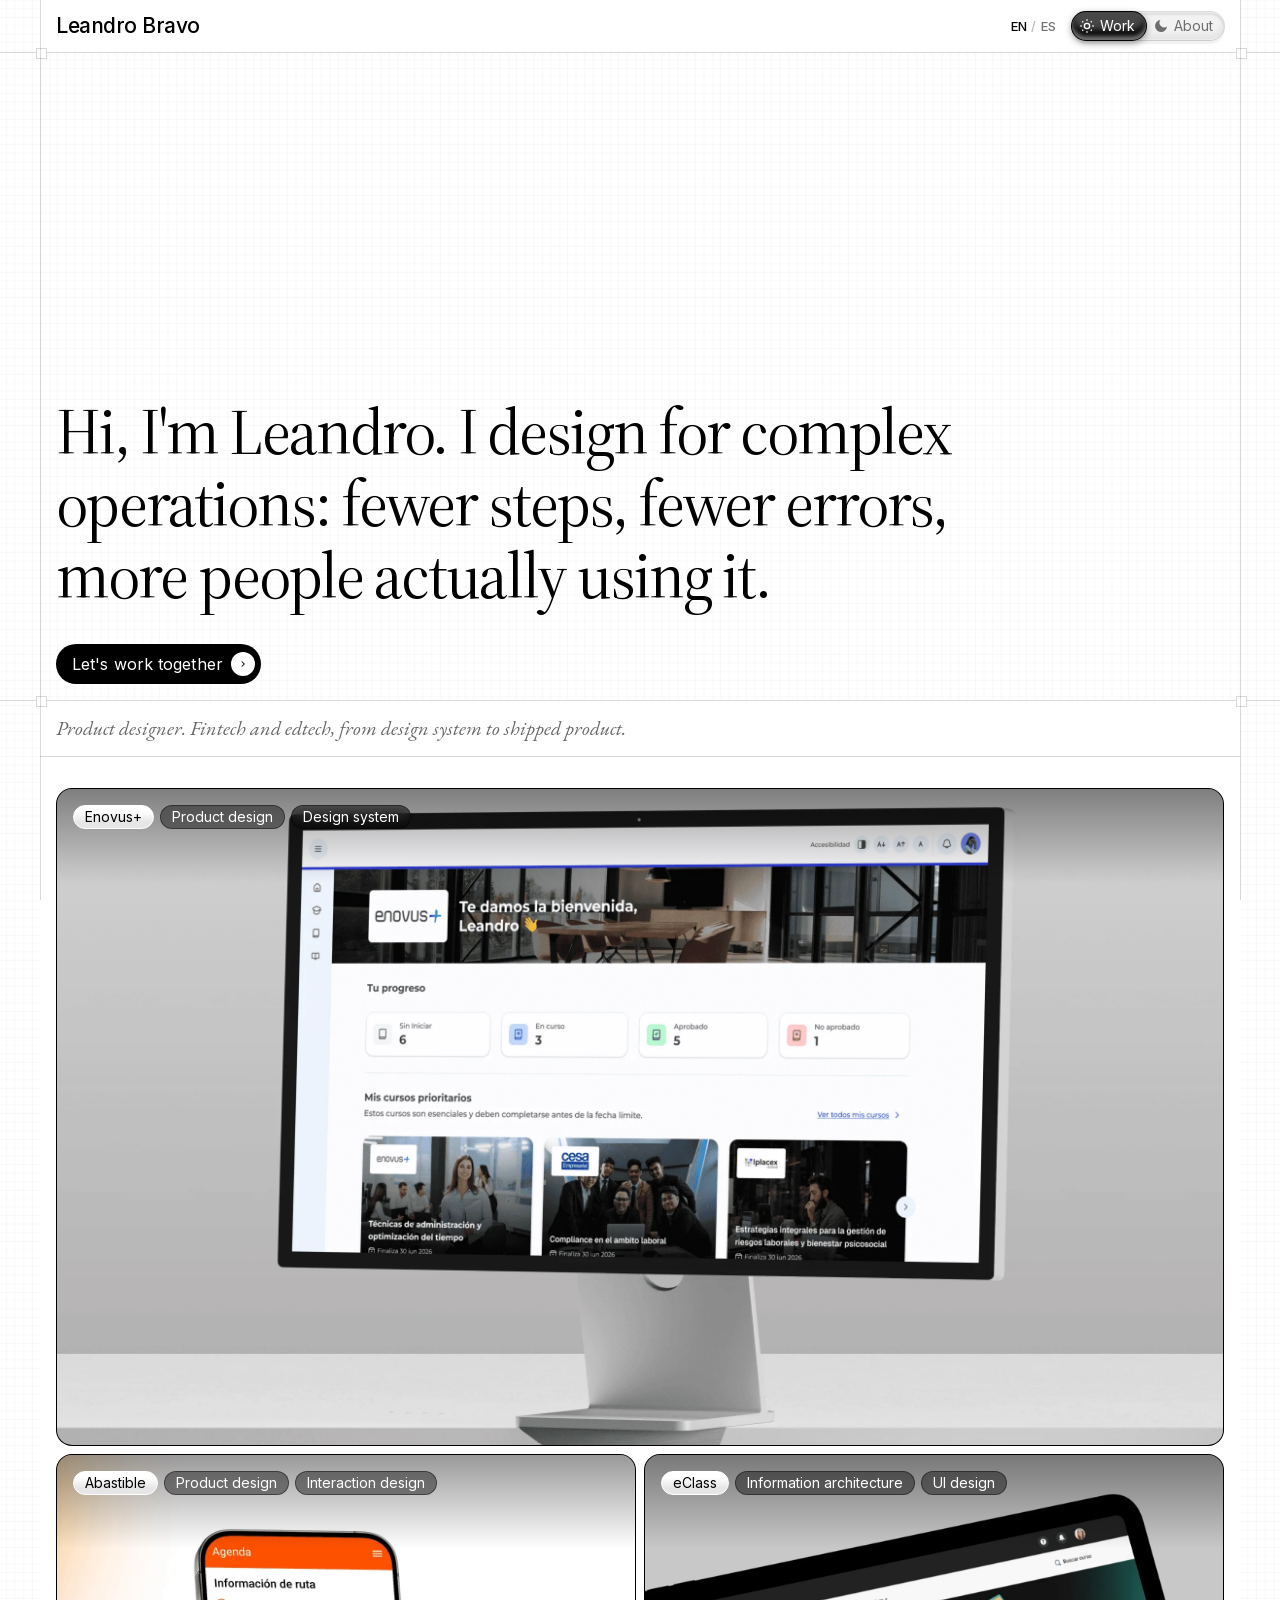
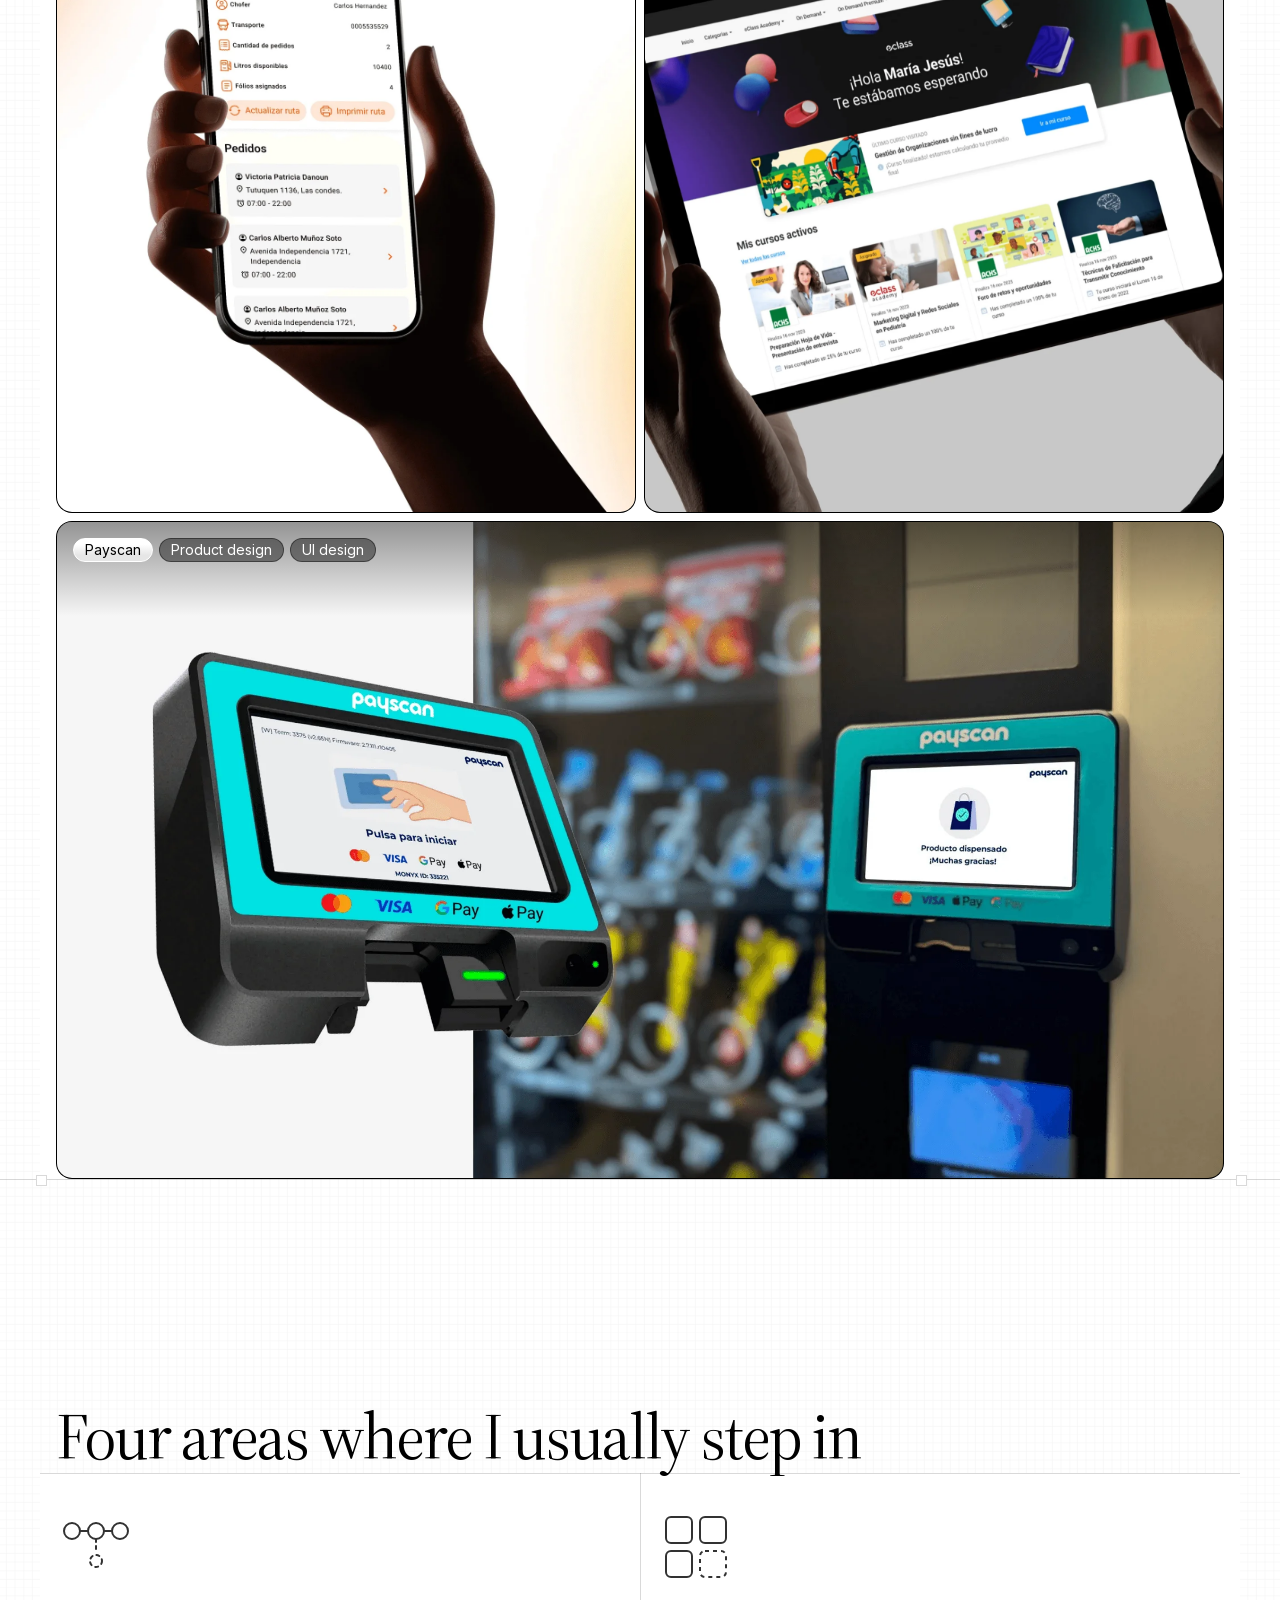
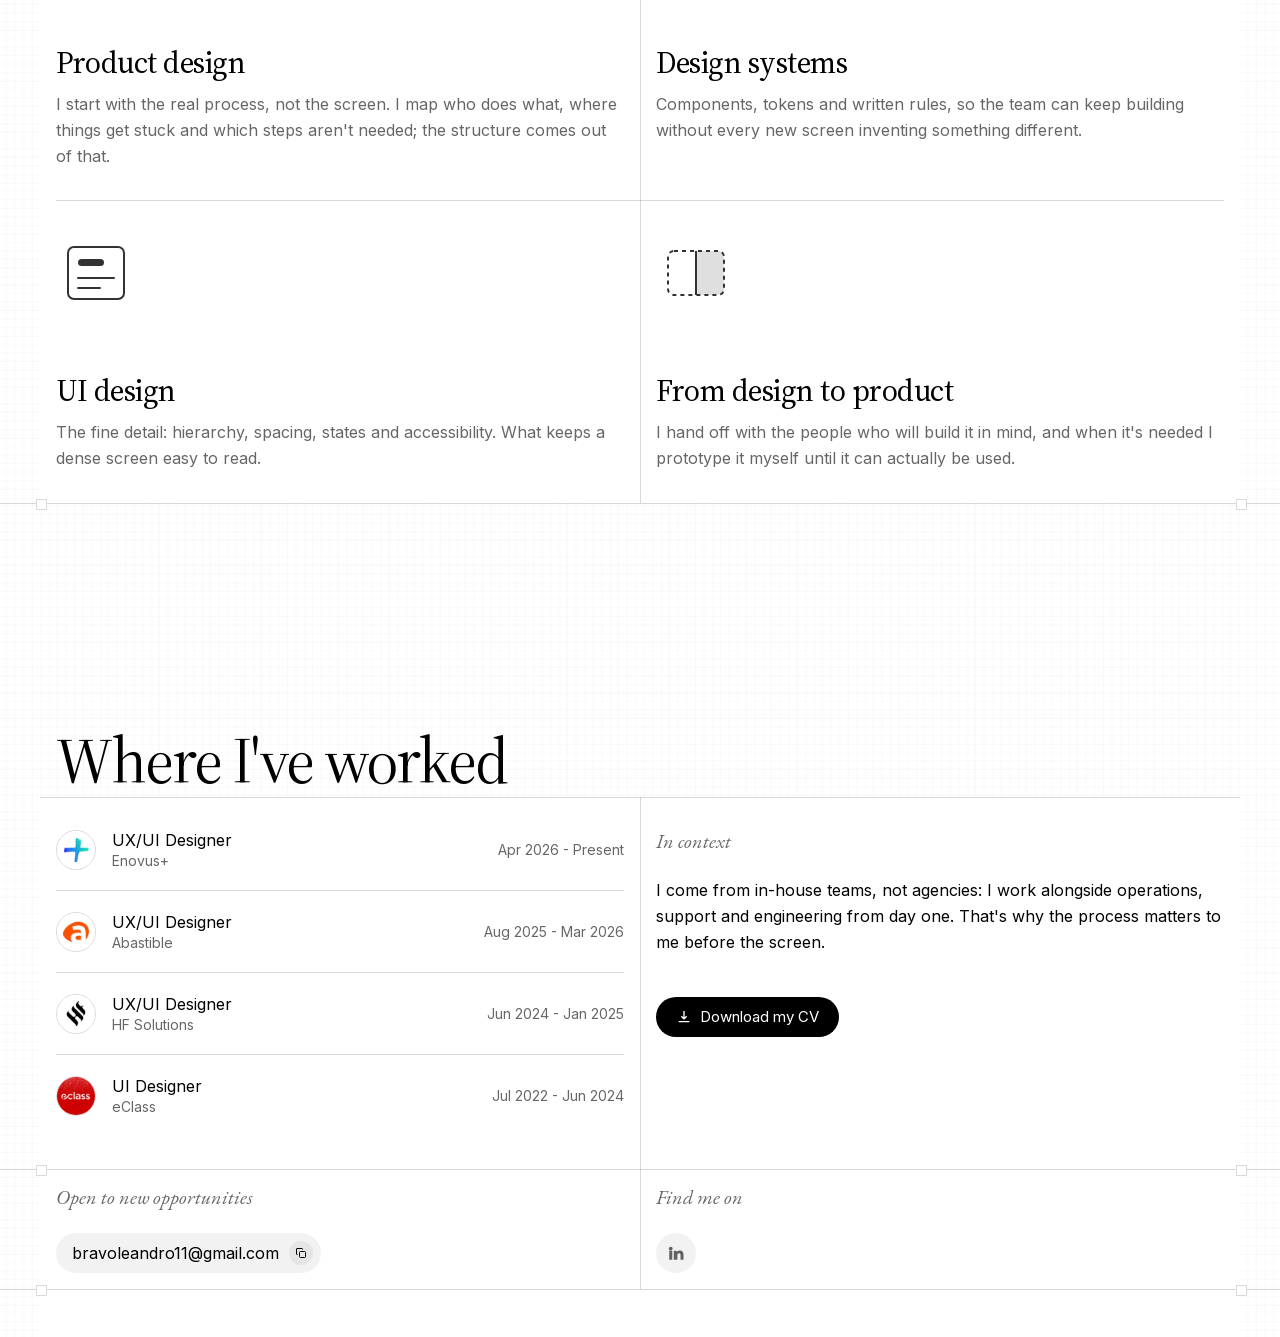
==== commit ec38b00e: "Actualizar CVs y resultados de Abastible - CV nuevo en español (cv-leandro-bravo.pdf) y CV en inglés" ====
--- a/en/index.html
+++ b/en/index.html
@@ -289,7 +289,7 @@
           <!-- Mismo PDF que en Sobre mí. Si lo actualizas, sustituye el archivo
                conservando el nombre y los dos botones siguen funcionando.
                `download` decide con qué nombre se guarda al descargarlo. -->
-          <a class="cv-btn" href="../cv-leandro-bravo.pdf" download="Leandro Bravo CV - Product Designer.pdf">
+          <a class="cv-btn" href="../cv-leandro-bravo-en.pdf" download="Leandro Bravo CV - Product Designer.pdf">
             <svg viewBox="0 0 24 24" fill="none" stroke="currentColor" stroke-width="2"><path d="M12 3v12m0 0l-4-4m4 4l4-4M4 19h16"/></svg>
             Download my CV
           </a>
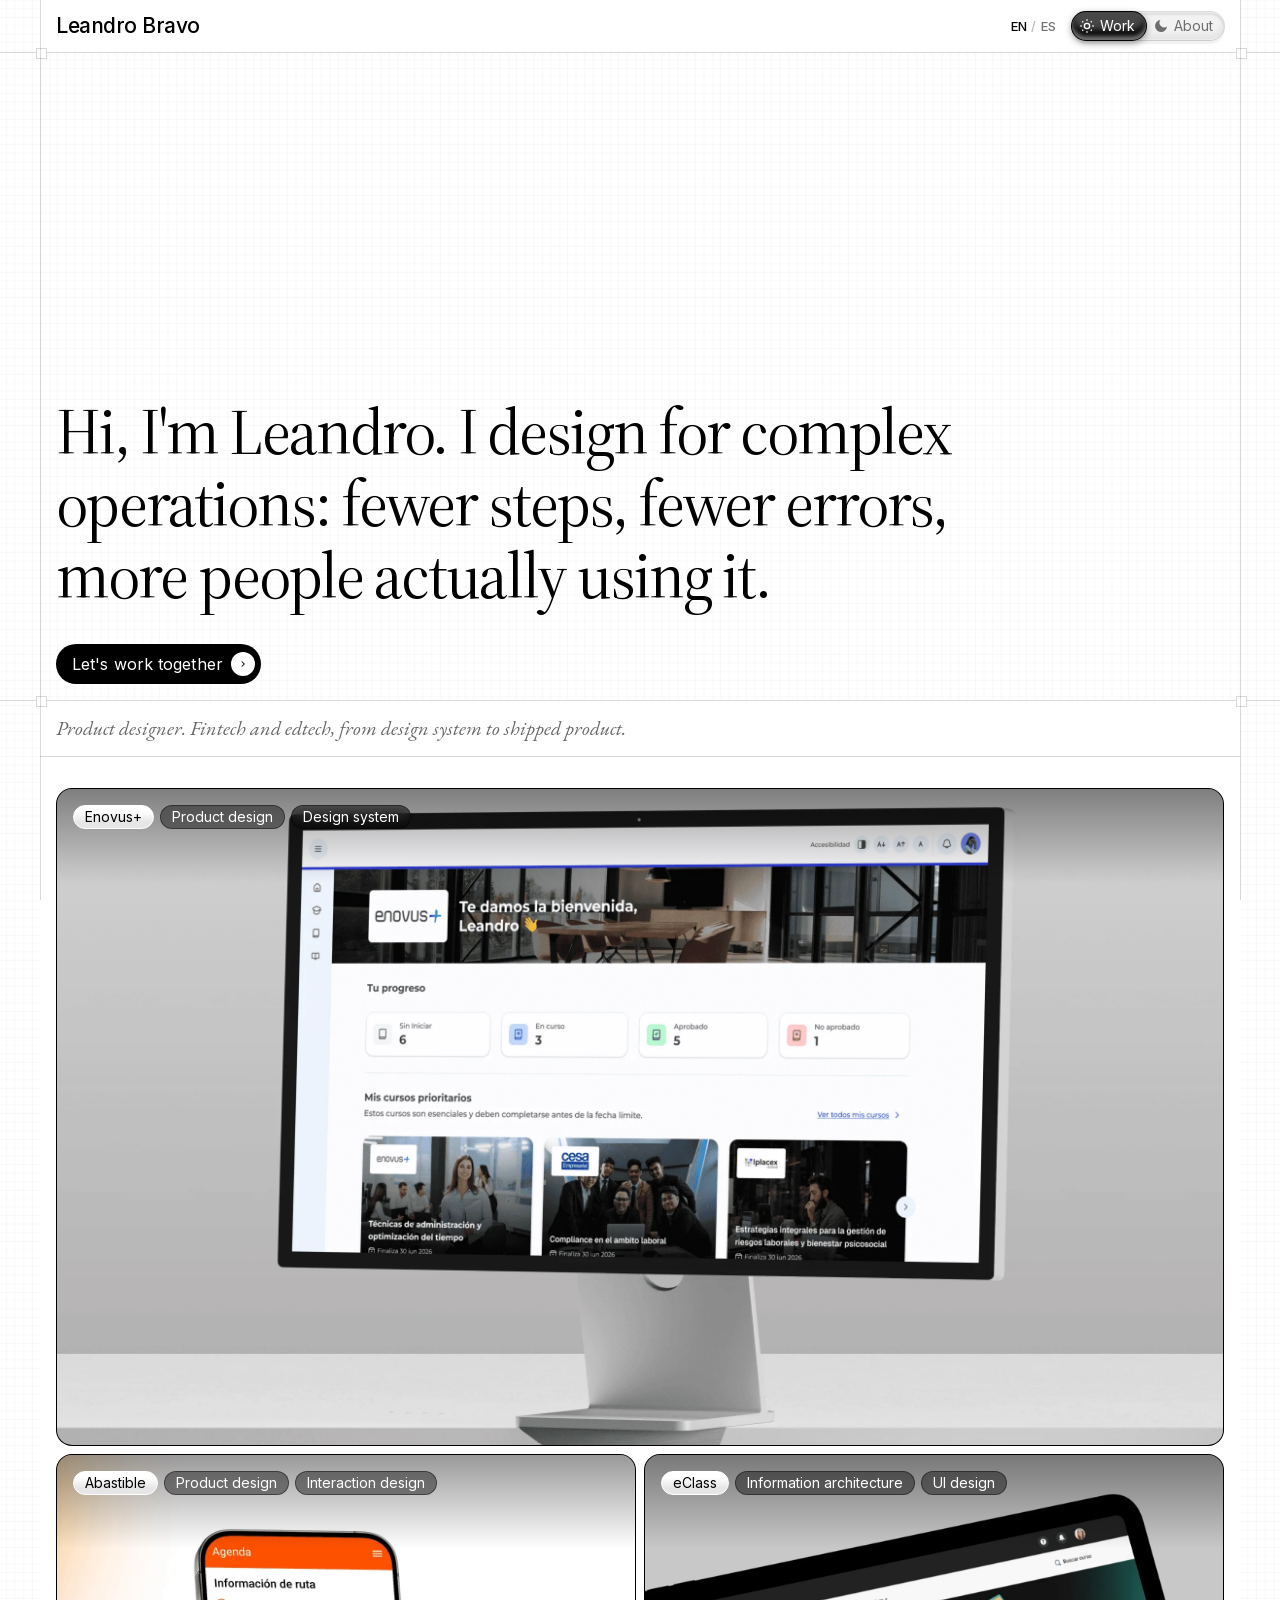
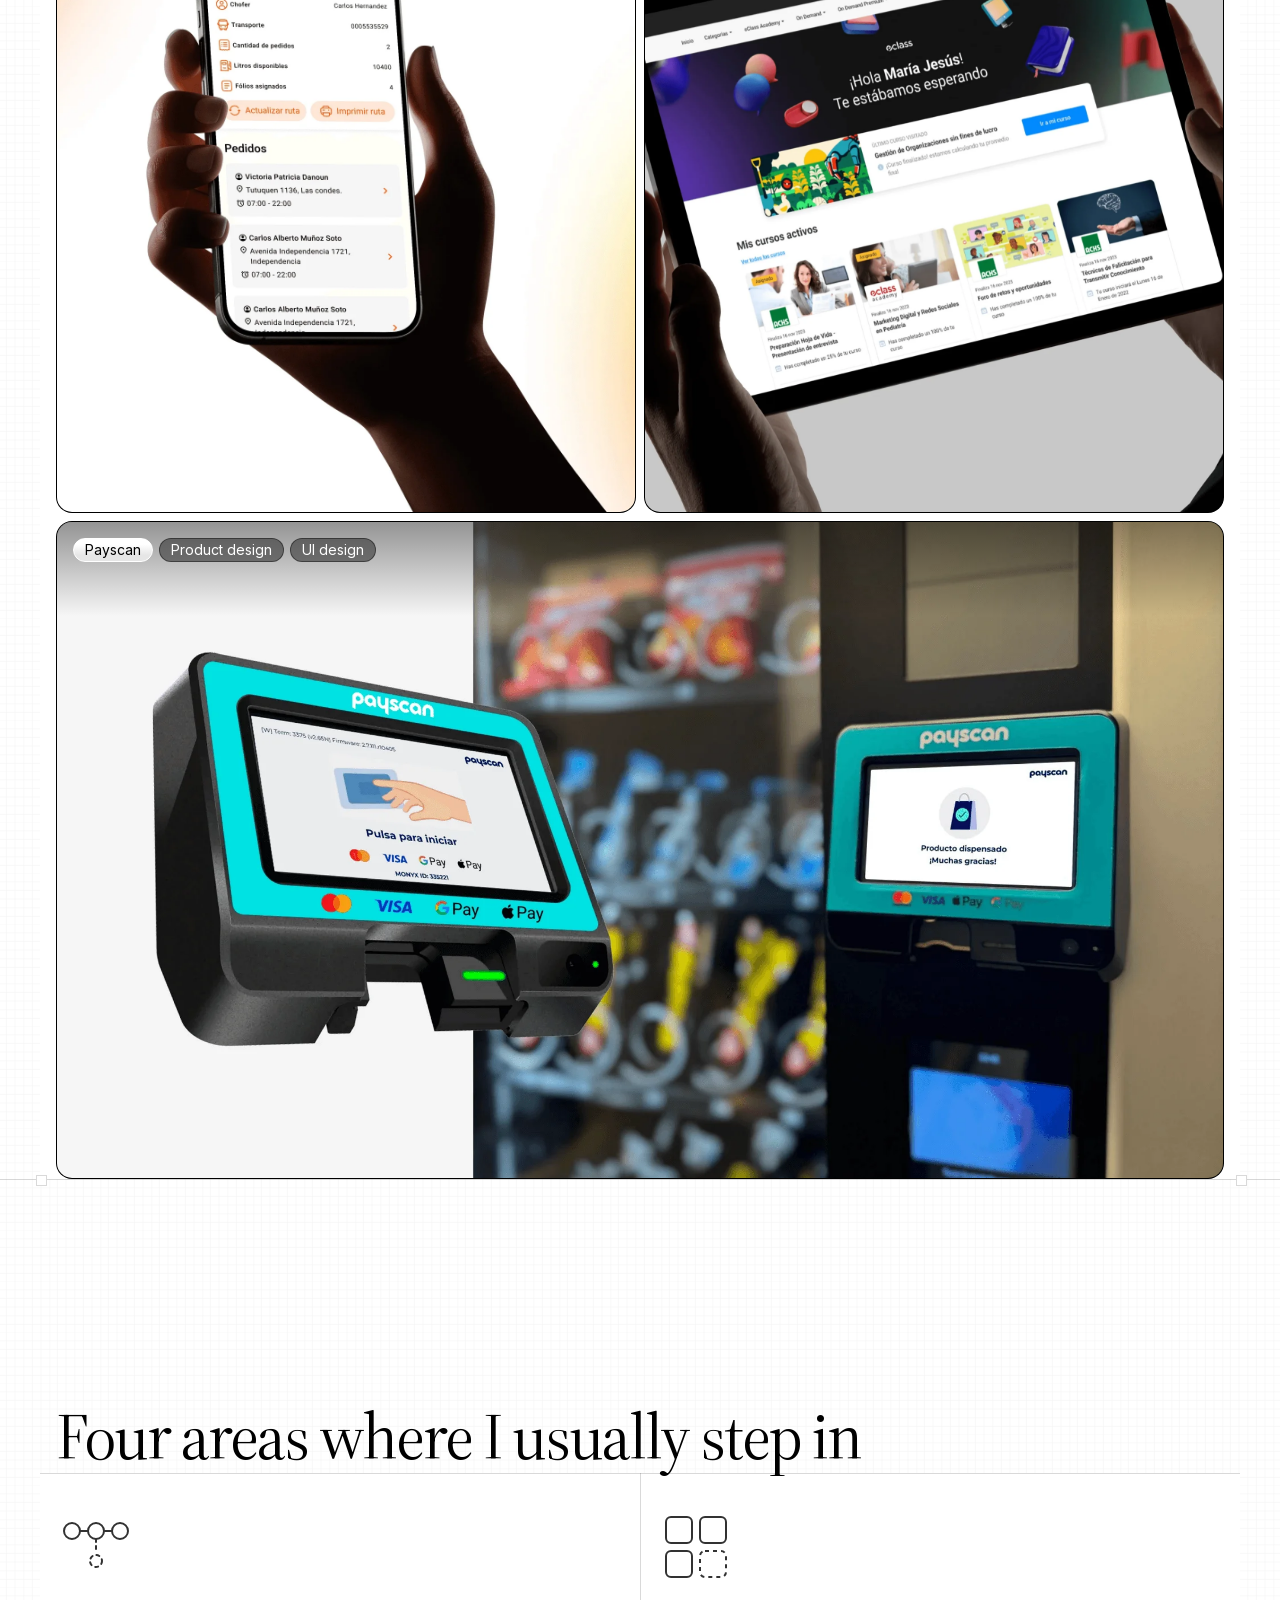
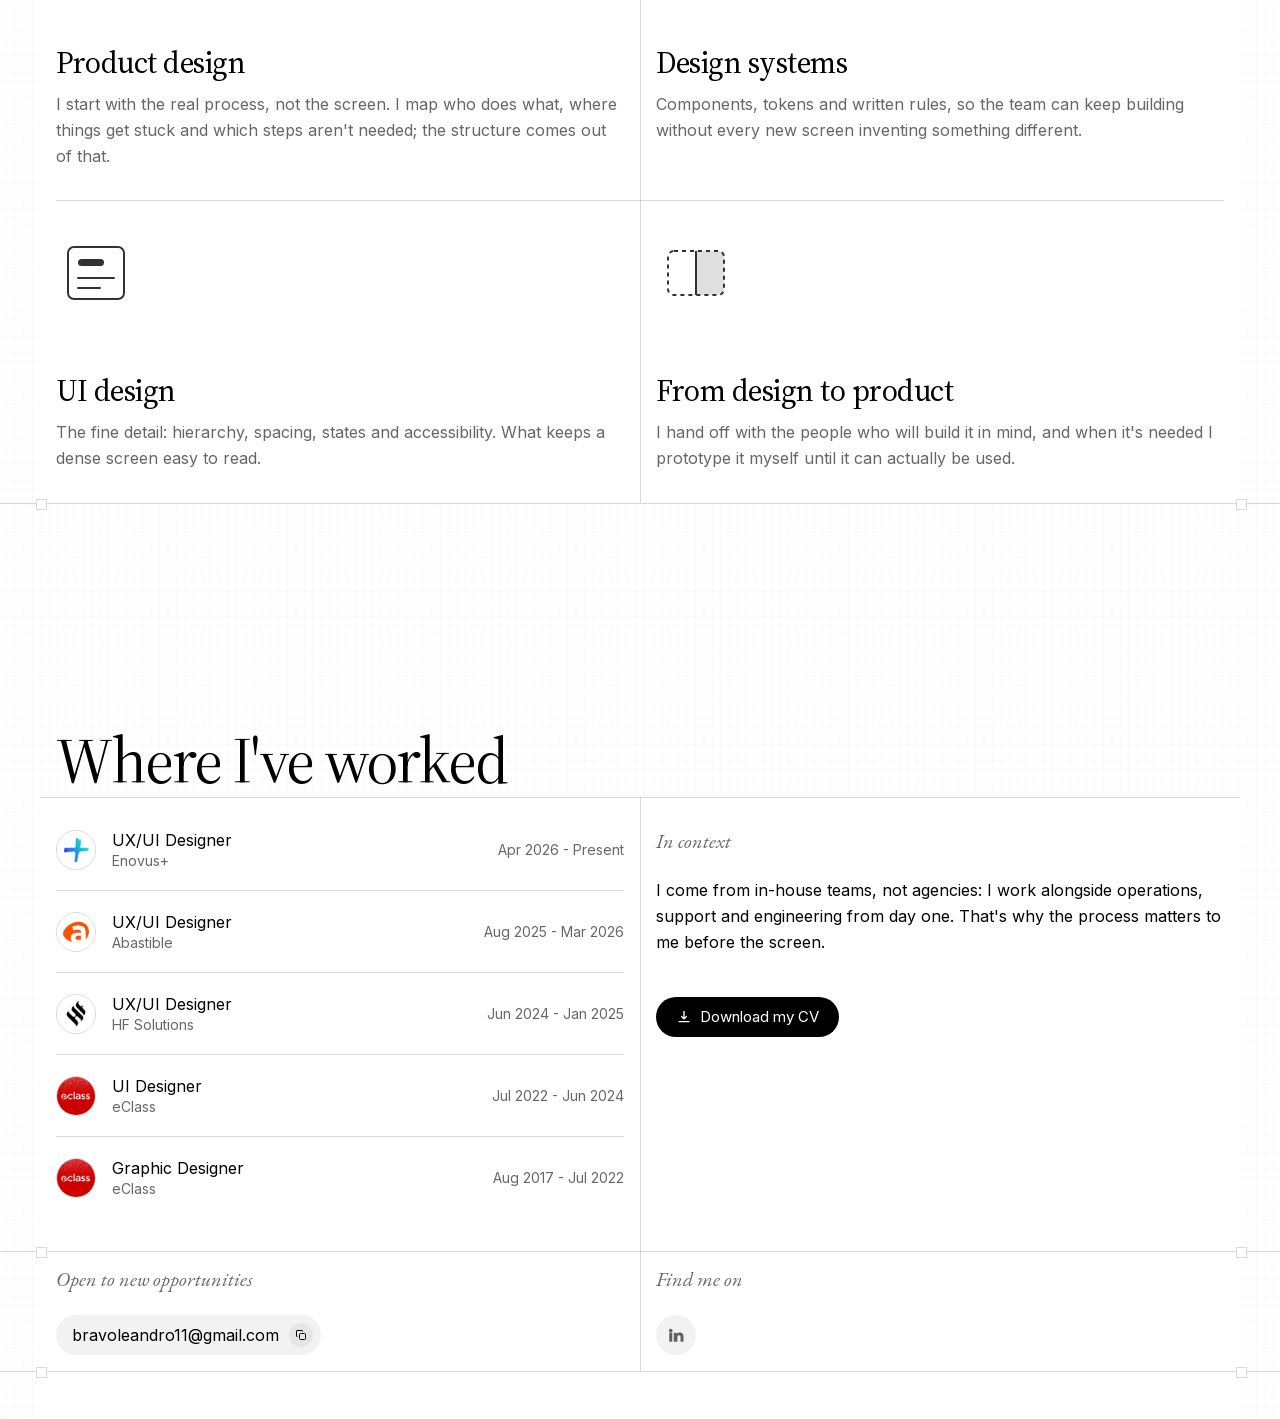
==== commit aa94eb08: "Sumar Diseñador gráfico en eClass y actualizar los CVs - Historial (Inicio y Sobre mí, ES y EN): nue" ====
--- a/en/index.html
+++ b/en/index.html
@@ -280,6 +280,11 @@
               <div><div class="role">UI Designer</div><div class="company">eClass</div></div>
               <div class="date">Jul 2022 - Jun 2024</div>
             </div>
+            <div class="timeline-row">
+              <img class="avatar" src="../img/eclass.webp" alt="" width="200" height="200" loading="lazy" decoding="async">
+              <div><div class="role">Graphic Designer</div><div class="company">eClass</div></div>
+              <div class="date">Aug 2017 - Jul 2022</div>
+            </div>
           </div>
         </div>
 
